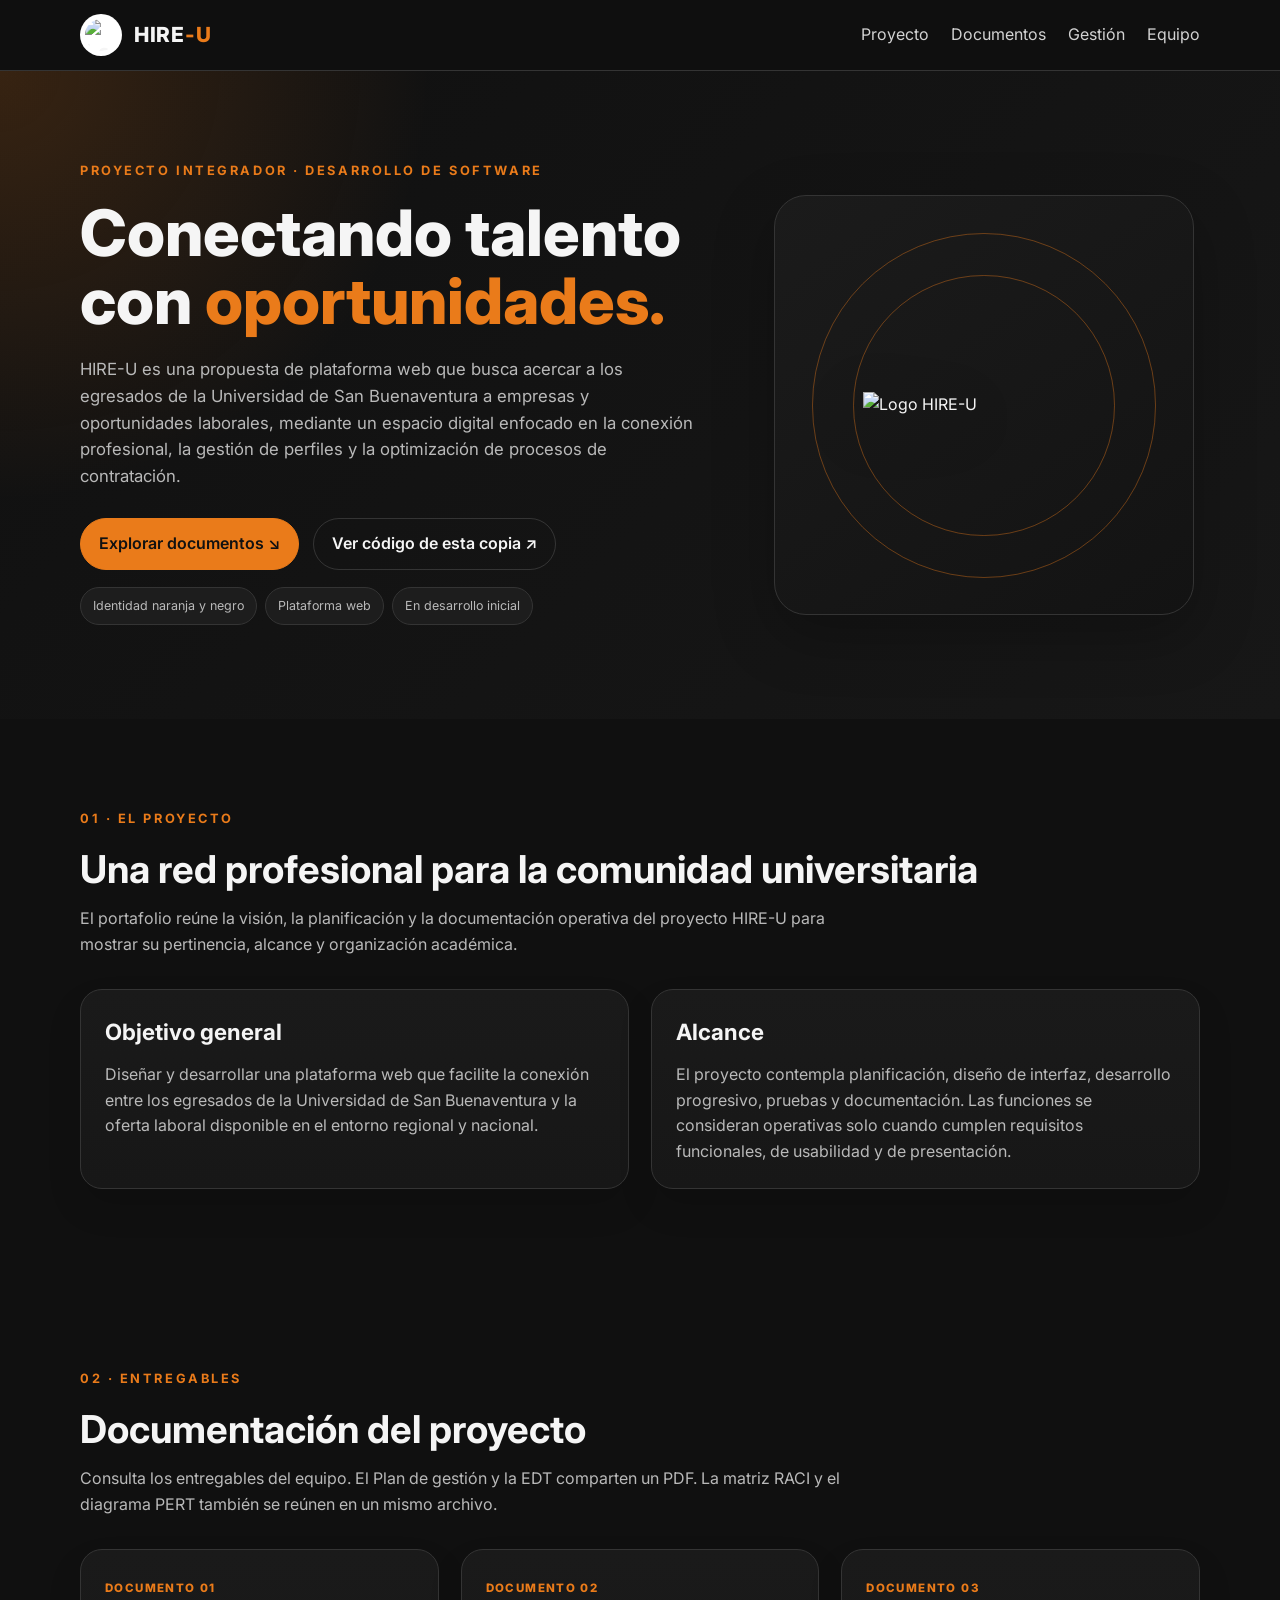
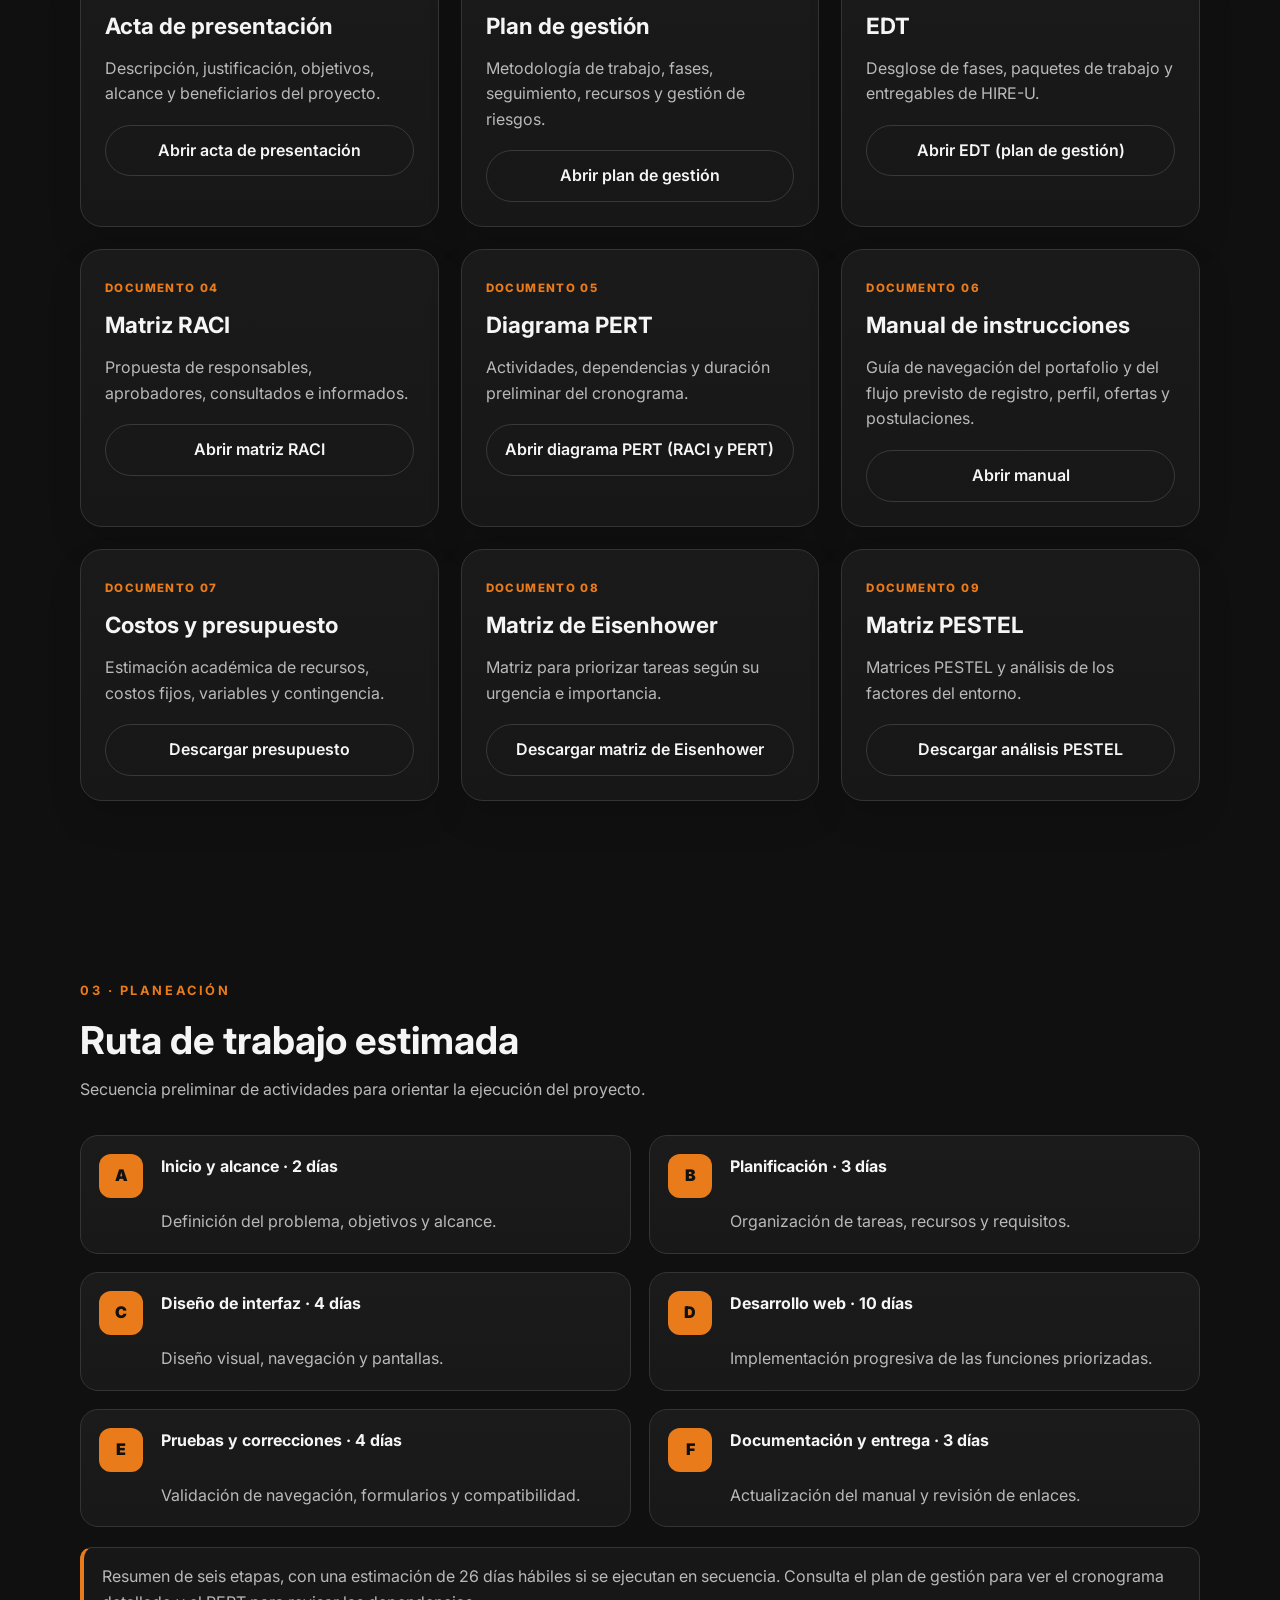
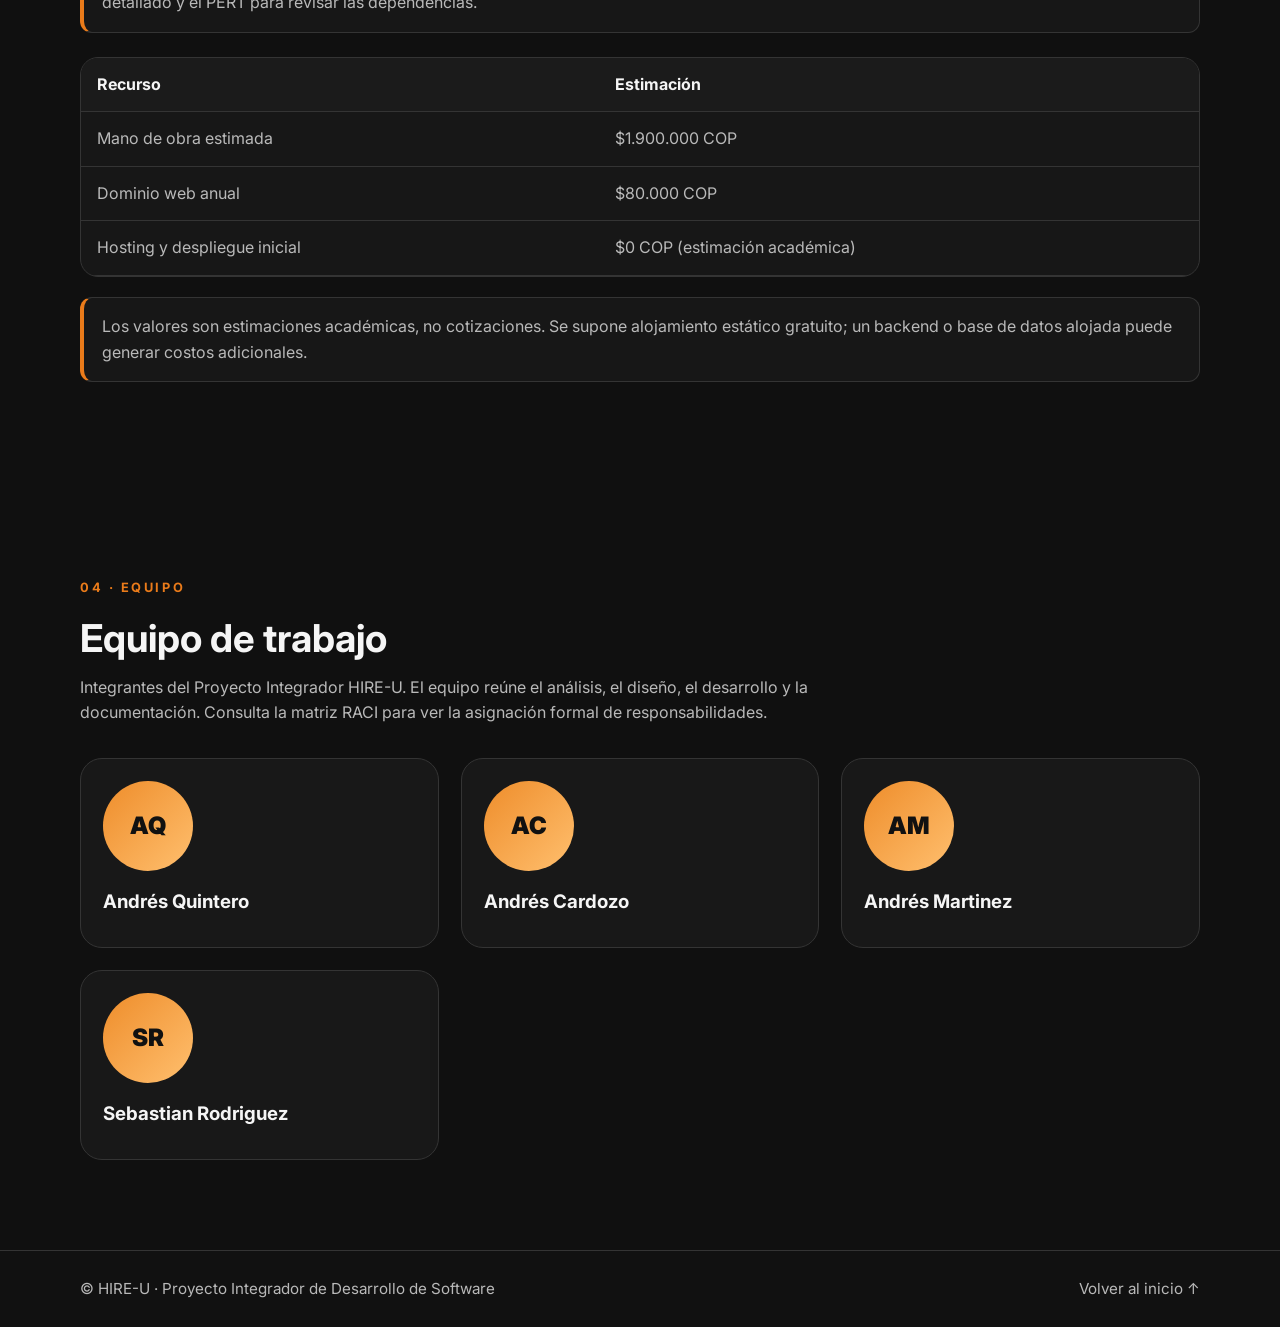
==== index.html @ 21f4690b "Aclara alcance y organiza los entregables de HIRE-U Updated project description and team members." ====
<!doctype html>
<html lang="es">
<head>
<meta charset="utf-8">
<meta name="viewport" content="width=device-width, initial-scale=1">
<meta name="description" content="Portafolio del Proyecto Integrador HIRE-U: documentos de gestión, planificación, manual y presupuesto.">
<title>HIRE-U | Portafolio del Proyecto Integrador</title>
<link rel="icon" type="image/png" href="Logo%20HIRE-U%202.0.png">
<link rel="preconnect" href="https://fonts.googleapis.com">
<link href="https://fonts.googleapis.com/css2?family=Inter:wght@400;500;600;700;800&display=swap" rel="stylesheet">
<link rel="stylesheet" href="styles.css">
</head>
<body>
<header class="nav"><div class="container navin">
<a class="brand" href="#inicio"><img src="Logo%20HIRE-U%202.0.png" alt="Logo HIRE-U"><div>HIRE<span>-U</span></div></a>
<nav class="links" aria-label="Navegación principal"><a href="#proyecto">Proyecto</a><a href="#documentos">Documentos</a><a href="#gestion">Gestión</a><a href="#equipo">Equipo</a></nav>
</div></header>
<main>
<section class="hero" id="inicio"><div class="container">
<div>
<div class="eyebrow">Proyecto Integrador · Desarrollo de Software</div>
<h1>Conectando talento con <span>oportunidades.</span></h1>
<p>HIRE-U es una propuesta de plataforma web que busca acercar a los egresados de la Universidad de San Buenaventura a empresas y oportunidades laborales, mediante un espacio digital enfocado en la conexión profesional, la gestión de perfiles y la optimización de procesos de contratación.</p>
<div class="actions"><a class="btn primary" href="#documentos">Explorar documentos ↘</a><a class="btn" href="https://github.com/Sebas08888/Portafolio-hire-u" target="_blank" rel="noopener">Ver código de esta copia ↗</a></div>
<p><span class="pill">Identidad naranja y negro</span><span class="pill">Plataforma web</span><span class="pill">En desarrollo inicial</span></p>
</div>
<div class="hero-art"><div class="orbit"><img src="Logo%20HIRE-U%202.0.png" alt="Logo HIRE-U"></div></div>
</div></section>
<section id="proyecto"><div class="container"><div class="sectionhead"><div class="eyebrow">01 · El proyecto</div><h2>Una red profesional para la comunidad universitaria</h2><p>El portafolio reúne la visión, la planificación y la documentación operativa del proyecto HIRE-U para mostrar su pertinencia, alcance y organización académica.</p></div><div class="split"><article class="panel"><h3>Objetivo general</h3><p>Diseñar y desarrollar una plataforma web que facilite la conexión entre los egresados de la Universidad de San Buenaventura y la oferta laboral disponible en el entorno regional y nacional.</p></article><article class="panel"><h3>Alcance</h3><p>El proyecto contempla planificación, diseño de interfaz, desarrollo progresivo, pruebas y documentación. Las funciones se consideran operativas solo cuando cumplen requisitos funcionales, de usabilidad y de presentación.</p></article></div></section>
<section id="documentos"><div class="container"><div class="sectionhead"><div class="eyebrow">02 · Entregables</div><h2>Documentación del proyecto</h2><p>Consulta los entregables del equipo. El Plan de gestión y la EDT comparten un PDF. La matriz RACI y el diagrama PERT también se reúnen en un mismo archivo.</p></div><div class="grid">
<article class="card"><div class="num">DOCUMENTO 01</div><h3>Acta de presentación</h3><p>Descripción, justificación, objetivos, alcance y beneficiarios del proyecto.</p><a class="btn" href="01-acta-presentacion.pdf" target="_blank" rel="noopener noreferrer">Abrir acta de presentación</a></article>
<article class="card"><div class="num">DOCUMENTO 02</div><h3>Plan de gestión</h3><p>Metodología de trabajo, fases, seguimiento, recursos y gestión de riesgos.</p><a class="btn" href="plan%20de%20gestion%20y%20EDT.pdf" target="_blank" rel="noopener noreferrer">Abrir plan de gestión</a></article>
<article class="card"><div class="num">DOCUMENTO 03</div><h3>EDT</h3><p>Desglose de fases, paquetes de trabajo y entregables de HIRE-U.</p><a class="btn" href="plan%20de%20gestion%20y%20EDT.pdf" target="_blank" rel="noopener noreferrer">Abrir EDT (plan de gestión)</a></article>
<article class="card"><div class="num">DOCUMENTO 04</div><h3>Matriz RACI</h3><p>Propuesta de responsables, aprobadores, consultados e informados.</p><a class="btn" href="Matriz%20RACI%20PERT%20Hire-U.pdf" target="_blank" rel="noopener noreferrer">Abrir matriz RACI</a></article>
<article class="card"><div class="num">DOCUMENTO 05</div><h3>Diagrama PERT</h3><p>Actividades, dependencias y duración preliminar del cronograma.</p><a class="btn" href="Matriz%20RACI%20PERT%20Hire-U.pdf" target="_blank" rel="noopener noreferrer">Abrir diagrama PERT (RACI y PERT)</a></article>
<article class="card"><div class="num">DOCUMENTO 06</div><h3>Manual de instrucciones</h3><p>Guía de navegación del portafolio y del flujo previsto de registro, perfil, ofertas y postulaciones.</p><a class="btn" href="manual%20de%20instrucciones/index.html" target="_blank" rel="noopener noreferrer">Abrir manual</a></article>
<article class="card"><div class="num">DOCUMENTO 07</div><h3>Costos y presupuesto</h3><p>Estimación académica de recursos, costos fijos, variables y contingencia.</p><a class="btn" href="HIRE_U_Presupuesto_Inversion.xlsx" target="_blank" rel="noopener noreferrer">Descargar presupuesto</a></article>
<article class="card"><div class="num">DOCUMENTO 08</div><h3> Matriz de Eisenhower</h3><p>Matriz para priorizar tareas según su urgencia e importancia.</p><a class="btn" href="EJERCICIOHOY.xlsx" download="HIRE-U_Matriz_de_Eisenhower.xlsx" target="_blank" rel="noopener noreferrer">Descargar matriz de Eisenhower</a></article>
<article class="card"><div class="num">DOCUMENTO 09</div><h3>Matriz PESTEL</h3><p>Matrices PESTEL y análisis de los factores del entorno.</p><a class="btn" href="HIRE-U_Matrices_PESTEL_Partes.xlsx" target="_blank" rel="noopener noreferrer">Descargar análisis PESTEL</a></article>
</div></div></section>
<section id="gestion"><div class="container"><div class="sectionhead"><div class="eyebrow">03 · Planeación</div><h2>Ruta de trabajo estimada</h2><p>Secuencia preliminar de actividades para orientar la ejecución del proyecto.</p></div><div class="timeline"><div class="step"><b>A</b><div><strong>Inicio y alcance · 2 días</strong><br><span>Definición del problema, objetivos y alcance.</span></div></div><div class="step"><b>B</b><div><strong>Planificación · 3 días</strong><br><span>Organización de tareas, recursos y requisitos.</span></div></div><div class="step"><b>C</b><div><strong>Diseño de interfaz · 4 días</strong><br><span>Diseño visual, navegación y pantallas.</span></div></div><div class="step"><b>D</b><div><strong>Desarrollo web · 10 días</strong><br><span>Implementación progresiva de las funciones priorizadas.</span></div></div><div class="step"><b>E</b><div><strong>Pruebas y correcciones · 4 días</strong><br><span>Validación de navegación, formularios y compatibilidad.</span></div></div><div class="step"><b>F</b><div><strong>Documentación y entrega · 3 días</strong><br><span>Actualización del manual y revisión de enlaces.</span></div></div></div><p class="notice">Resumen de seis etapas, con una estimación de 26 días hábiles si se ejecutan en secuencia. Consulta el plan de gestión para ver el cronograma detallado y el PERT para revisar las dependencias.</p><div class="tablewrap"><table><thead><tr><th>Recurso</th><th>Estimación</th></tr></thead><tbody><tr><td>Mano de obra estimada</td><td>$1.900.000 COP</td></tr><tr><td>Dominio web anual</td><td>$80.000 COP</td></tr><tr><td>Hosting y despliegue inicial</td><td>$0 COP (estimación académica)</td></tr></tbody></table></div><p class="notice">Los valores son estimaciones académicas, no cotizaciones. Se supone alojamiento estático gratuito; un backend o base de datos alojada puede generar costos adicionales.</p></div></section>
<section id="equipo"><div class="container"><div class="sectionhead"><div class="eyebrow">04 · Equipo</div><h2>Equipo de trabajo</h2><p>Integrantes del Proyecto Integrador HIRE-U. El equipo reúne el análisis, el diseño, el desarrollo y la documentación. Consulta la matriz RACI para ver la asignación formal de responsabilidades.</p></div><div class="team">
<article class="member"><div class="avatar" aria-hidden="true">AQ</div><h3>Andrés Quintero</h3></article>
<article class="member"><div class="avatar" aria-hidden="true">AC</div><h3>Andrés Cardozo</h3></article>
<article class="member"><div class="avatar" aria-hidden="true">AM</div><h3>Andrés Martinez</h3></article>
<article class="member"><div class="avatar" aria-hidden="true">SR</div><h3>Sebastian Rodriguez</h3></article>
</div></div></section>
</main>
<footer class="footer"><div class="container footerin"><span>© HIRE-U · Proyecto Integrador de Desarrollo de Software</span><a href="#inicio">Volver al inicio ↑</a></div></footer>
</body></html>
---- styles.css ----
:root {
  --orange: #ea7b1a;
  --bg: #101010;
  --panel: #191919;
  --panel2: #202020;
  --text: #f5f5f5;
  --muted: #b9b9b9;
  --line: #343434;
}

* {
  box-sizing: border-box;
}

html {
  scroll-behavior: smooth;
  scroll-padding-top: 90px;
}

body {
  margin: 0;
  background: var(--bg);
  color: var(--text);
  font-family: Inter,Arial,sans-serif;
  line-height: 1.6;
}

a {
  color: inherit;
  text-decoration: none;
}

img {
  max-width: 100%;
  display: block;
}

.container {
  width: min(1120px,92%);
  margin-inline: auto;
}

.nav {
  position: sticky;
  top: 0;
  z-index: 50;
  background: rgba(16,16,16,.9);
  backdrop-filter: blur(10px);
  border-bottom: 1px solid var(--line);
}

.navin {
  display: flex;
  align-items: center;
  justify-content: space-between;
  padding: 14px 0;
}

.brand {
  display: flex;
  align-items: center;
  gap: 12px;
  text-decoration: none;
  font-weight: 800;
  letter-spacing: .7px;
  font-size: 1.3rem;
}

.brand img {
  width: 42px;
  height: 42px;
  border-radius: 50%;
  background: #fff;
  padding: 5px;
}

.brand span {
  color: var(--orange);
}

.links {
  display: flex;
  gap: 22px;
  flex-wrap: wrap;
}

.links a {
  opacity: .85;
  transition: .2s ease;
}

.links a:hover {
  opacity: 1;
  color: var(--orange);
}

.hero {
  padding: 90px 0 70px;
  background: radial-gradient(circle at top left,rgba(234,123,26,.18),transparent 30%),linear-gradient(135deg,#101010,#171717);
}

.hero .container {
  display: grid;
  grid-template-columns: 1.2fr .8fr;
  gap: 40px;
  align-items: center;
}

.eyebrow {
  font-size: .8rem;
  text-transform: uppercase;
  letter-spacing: .2em;
  color: var(--orange);
  font-weight: 700;
  margin-bottom: 18px;
}

.h1,h1 {
  font-size: clamp(2.5rem,5vw,4.6rem);
  line-height: 1.05;
  margin: 0 0 22px;
  font-weight: 800;
}

.h1 span,h1 span {
  color: var(--orange);
}

.hero p {
  color: var(--muted);
  font-size: 1.05rem;
  max-width: 620px;
}

.actions {
  display: flex;
  gap: 14px;
  flex-wrap: wrap;
  margin-top: 28px;
}

.btn {
  display: inline-flex;
  align-items: center;
  justify-content: center;
  padding: 12px 18px;
  border: 1px solid rgba(255,255,255,.14);
  border-radius: 999px;
  background: transparent;
  color: var(--text);
  font-weight: 600;
  transition: all .25s;
}

.btn:hover {
  transform: translateY(-2px);
  border-color: var(--orange);
}

.btn.primary {
  background: var(--orange);
  border-color: var(--orange);
  color: #111;
}

.btn.primary:hover {
  background: #ff9238;
}

.pill {
  display: inline-block;
  padding: 8px 12px;
  border-radius: 999px;
  background: #1d1d1d;
  border: 1px solid var(--line);
  font-size: .78rem;
  color: var(--muted);
  margin: 0 8px 8px 0;
}

.hero-art {
  position: relative;
  display: flex;
  justify-content: center;
}

.hero-art .orbit {
  position: relative;
  width: min(100%,420px);
  aspect-ratio: 1;
  border-radius: 32px;
  background: linear-gradient(145deg,#1b1b1b,#131313);
  border: 1px solid var(--line);
  box-shadow: 0 20px 60px rgba(0,0,0,.25);
  display: flex;
  align-items: center;
  justify-content: center;
  overflow: hidden;
}

.hero-art .orbit::before,.hero-art .orbit::after {
  content: "";
  position: absolute;
  border-radius: 50%;
  border: 1px solid rgba(234,123,26,.4);
}

.hero-art .orbit::before {
  width: 82%;
  height: 82%;
}

.hero-art .orbit::after {
  width: 62%;
  height: 62%;
}

.hero-art img {
  width: 58%;
  object-fit: contain;
  filter: drop-shadow(0 14px 30px rgba(0,0,0,.45));
}

section {
  padding: 90px 0;
}

.container section .sectionhead {
  margin-bottom: 28px;
}

.sectionhead {
  margin-bottom: 32px;
}

.sectionhead h2 {
  margin: 0 0 12px;
  font-size: clamp(2rem,3vw,3rem);
  line-height: 1.1;
}

.sectionhead p {
  color: var(--muted);
  max-width: 760px;
}

.split {
  display: grid;
  grid-template-columns: repeat(2,minmax(0,1fr));
  gap: 22px;
}

.panel,.card {
  background: linear-gradient(180deg,#1a1a1a,#171717);
  border: 1px solid var(--line);
  border-radius: 22px;
  padding: 24px;
  box-shadow: 0 18px 35px rgba(0,0,0,.12);
}

.panel h3,.card h3 {
  margin: 0 0 12px;
  font-size: 1.4rem;
}

.panel p,.card p {
  color: var(--muted);
  margin: 0;
}

.grid {
  display: grid;
  grid-template-columns: repeat(3,minmax(0,1fr));
  gap: 22px;
}

.card .num {
  display: inline-block;
  color: var(--orange);
  font-size: .72rem;
  letter-spacing: .12em;
  font-weight: 800;
  margin-bottom: 10px;
}

.card .btn {
  margin-top: 18px;
  width: 100%;
}

.timeline {
  display: grid;
  grid-template-columns: repeat(2,minmax(0,1fr));
  gap: 18px;
}

.step {
  display: flex;
  align-items: flex-start;
  gap: 18px;
  background: linear-gradient(180deg,#1b1b1b,#181818);
  border: 1px solid var(--line);
  border-radius: 18px;
  padding: 18px;
}

.step b {
  display: grid;
  place-items: center;
  min-width: 44px;
  height: 44px;
  border-radius: 12px;
  background: var(--orange);
  color: #111;
  font-weight: 900;
}

.step strong {
  display: block;
  margin-bottom: 4px;
}

.step span {
  color: var(--muted);
}

.notice {
  margin-top: 20px;
  color: var(--muted);
  padding: 16px 18px;
  border: 1px solid var(--line);
  border-left: 4px solid var(--orange);
  background: #171717;
  border-radius: 12px;
}

.tablewrap {
  margin-top: 24px;
  overflow: auto;
  border: 1px solid var(--line);
  border-radius: 18px;
  background: #171717;
}

.tablewrap table {
  width: 100%;
  border-collapse: collapse;
}

.tablewrap th,.tablewrap td {
  padding: 14px 16px;
  border-bottom: 1px solid var(--line);
  text-align: left;
}

.tablewrap th {
  background: #1b1b1b;
}

.tablewrap td {
  color: var(--muted);
}

.team {
  display: grid;
  grid-template-columns: repeat(3,minmax(0,1fr));
  gap: 22px;
}

.member {
  padding: 22px;
  border: 1px solid var(--line);
  border-radius: 22px;
  background: #181818;
}

.member .avatar {
  width: 90px;
  height: 90px;
  border-radius: 50%;
  display: grid;
  place-items: center;
  background: linear-gradient(135deg,#ee8d2b,#ffbf6e);
  color: #111;
  font-weight: 900;
  font-size: 1.5rem;
  margin-bottom: 16px;
}

.member h3 {
  margin: 0 0 8px;
}

.member p {
  margin: 0;
  color: var(--muted);
}

.footer {
  padding: 26px 0;
  border-top: 1px solid var(--line);
  background: #111;
}

.footerin {
  display: flex;
  justify-content: space-between;
  gap: 20px;
  align-items: center;
  color: var(--muted);
  font-size: .95rem;
}

.footerin a:hover {
  color: var(--orange);
}

@media (max-width:860px) {
  .hero .container,.split,.grid,.timeline,.team {
    grid-template-columns: 1fr;
  }
  .navin,.footerin {
    flex-direction: column;
    align-items: flex-start;
  }
  .links {
    gap: 12px;
  }
  .hero {
    padding-top: 60px;
  }
}

.links a:focus-visible, .btn:focus-visible, .footer a:focus-visible {
  outline: 2px solid var(--orange);
  outline-offset: 4px;
}

@media (prefers-reduced-motion: reduce) {
  html { scroll-behavior: auto; }
  .links a, .btn { transition: none; }
  .btn:hover { transform: none; }
}
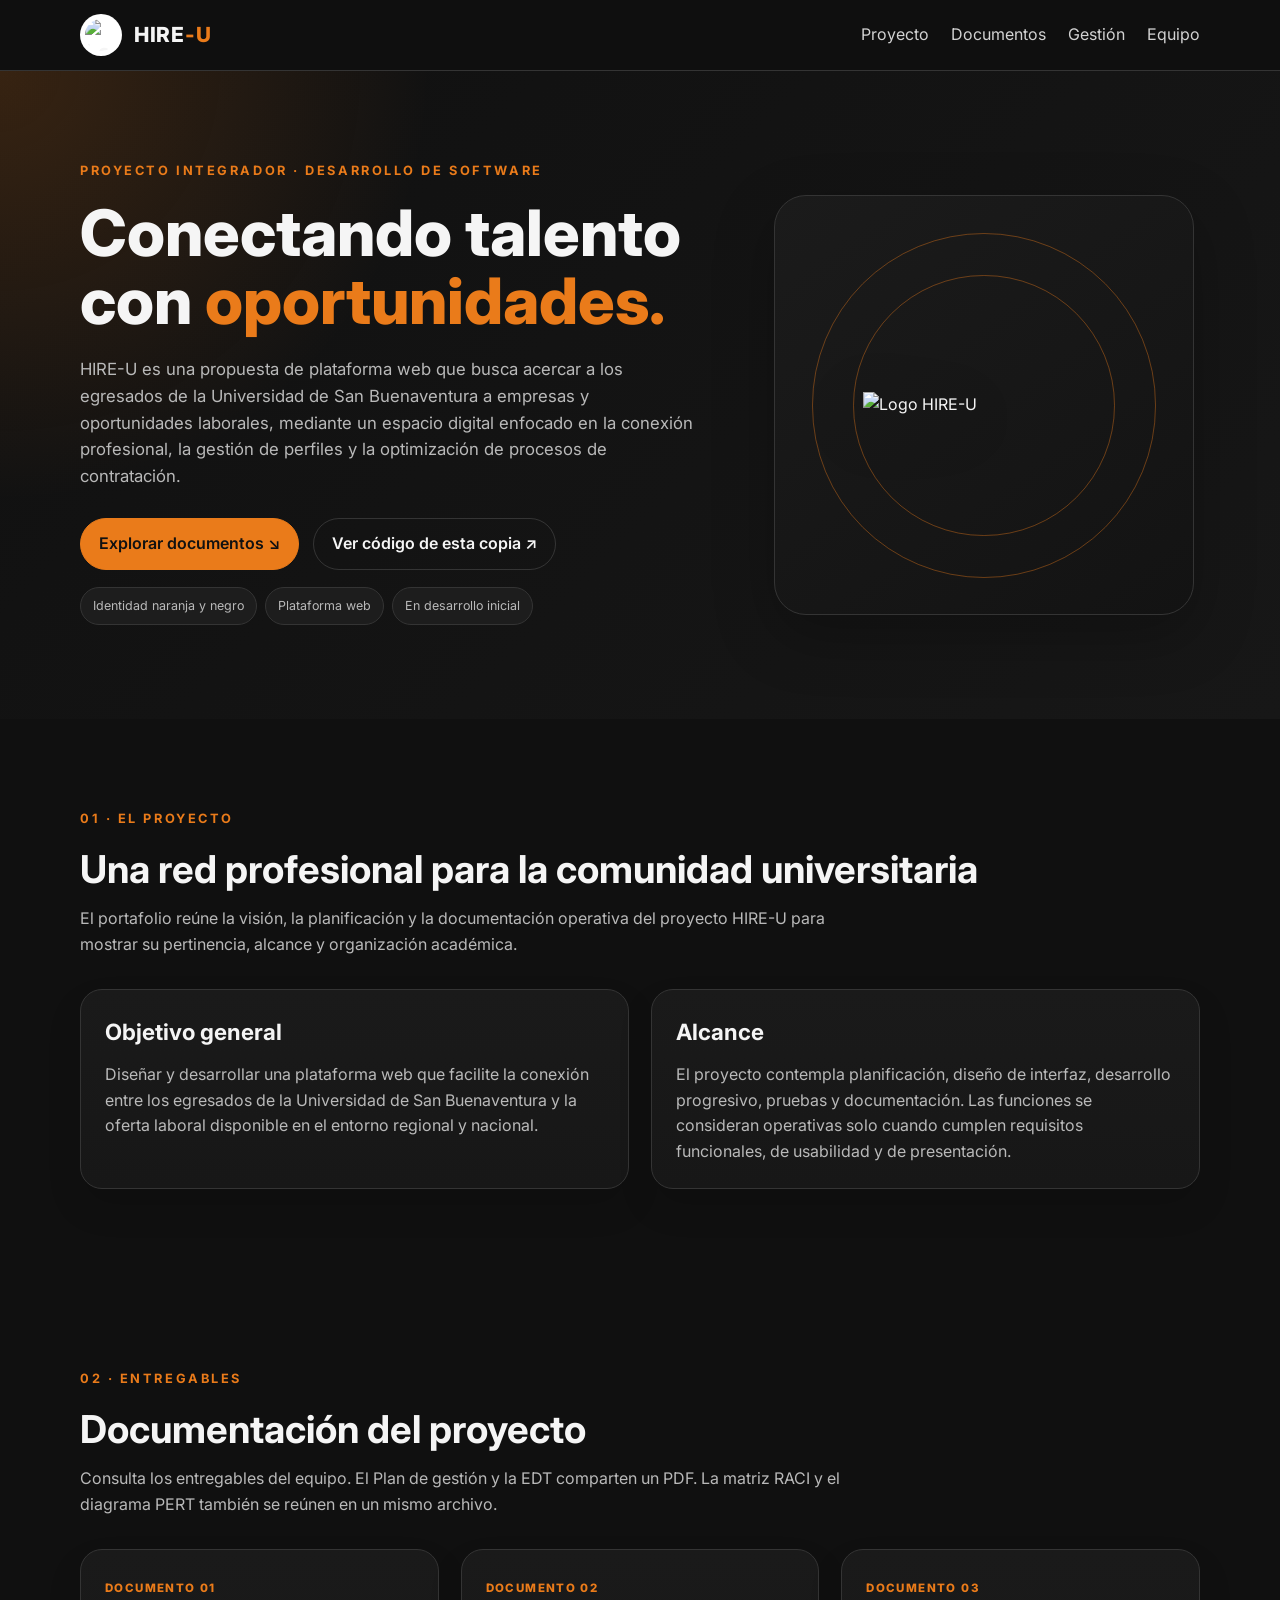
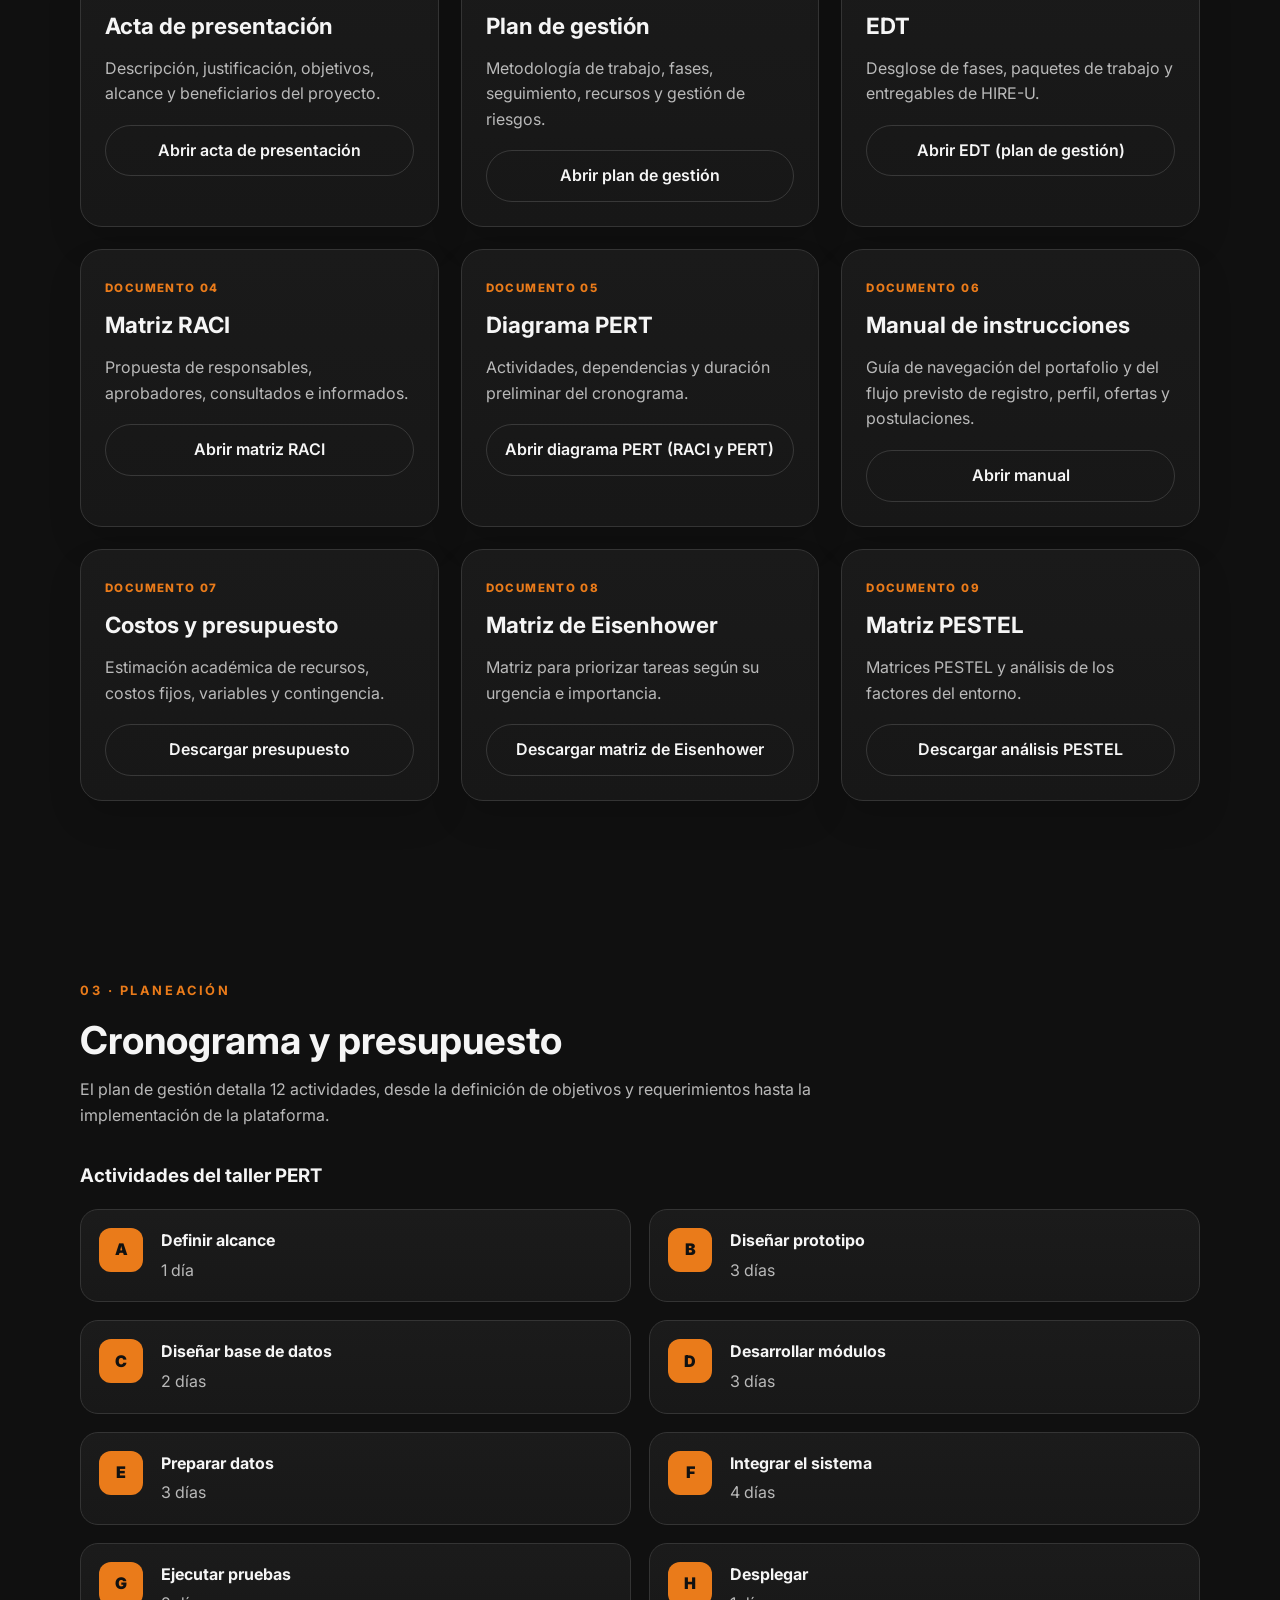
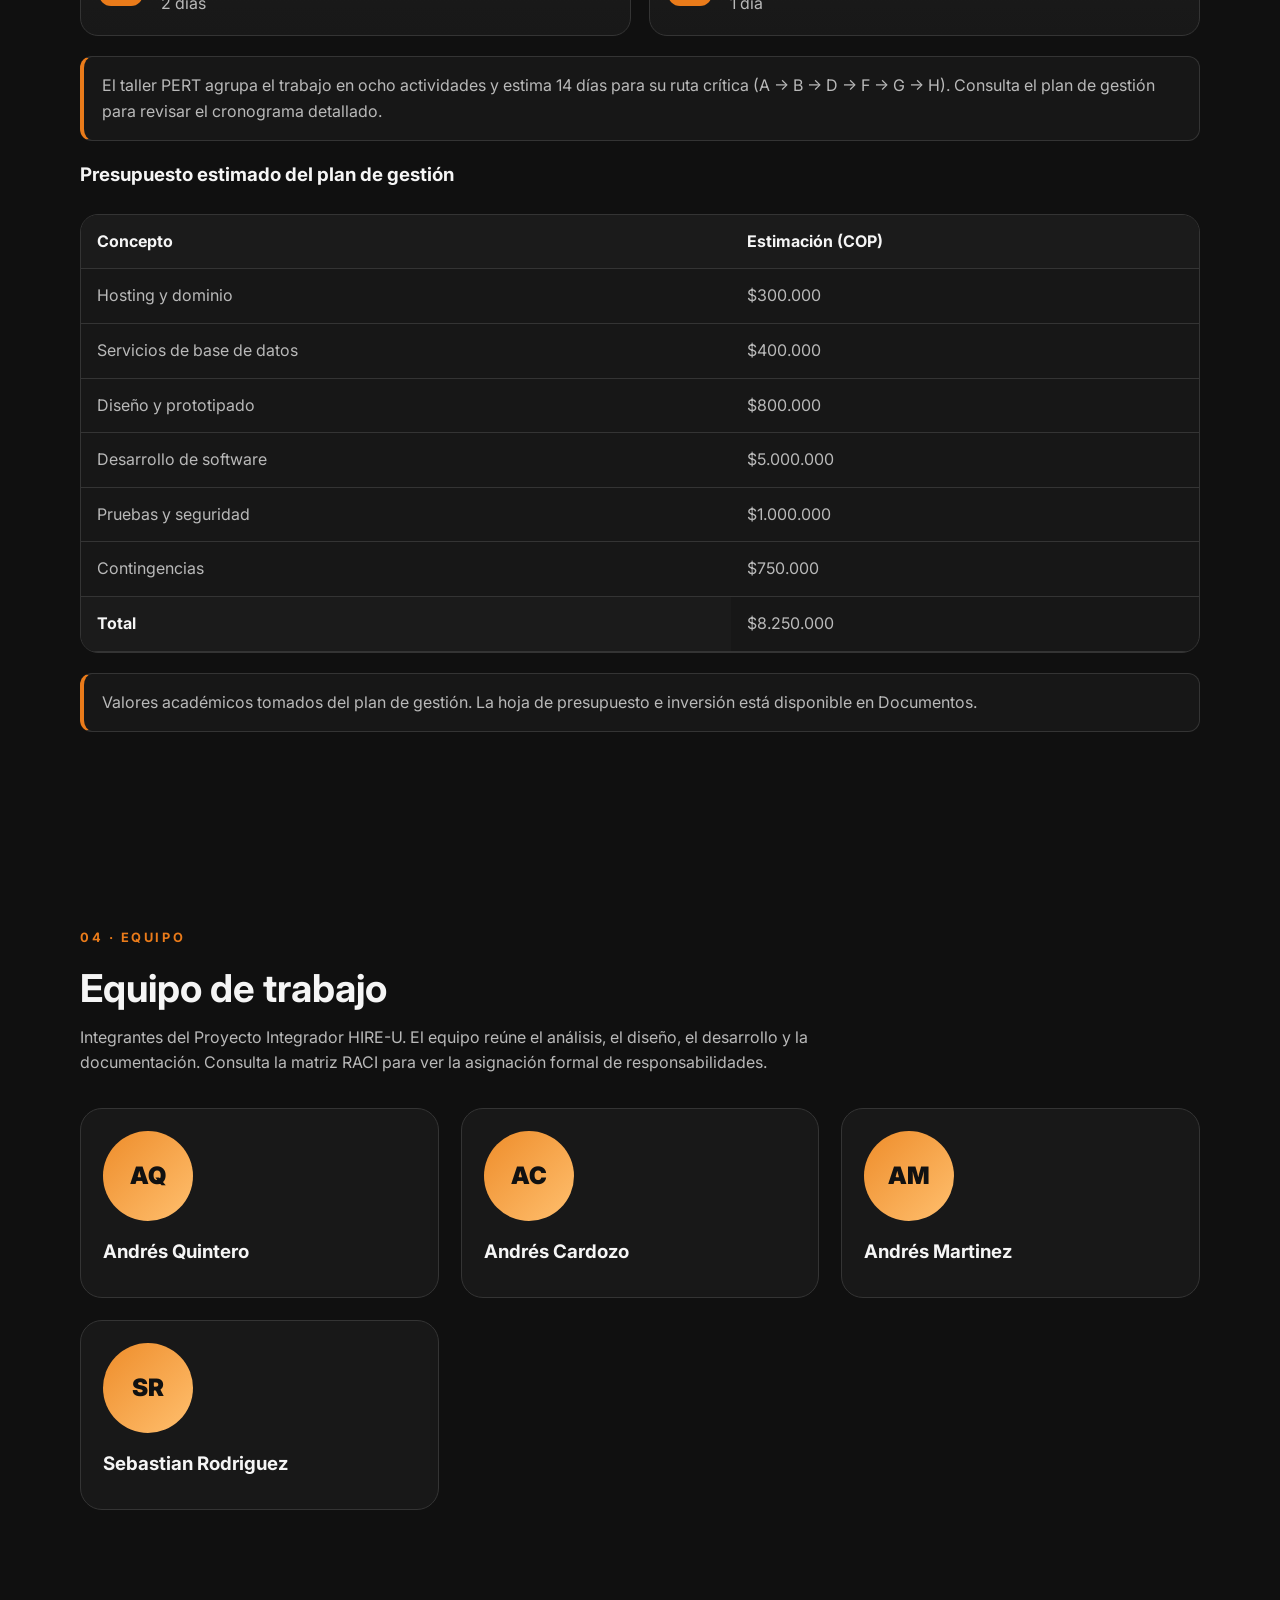
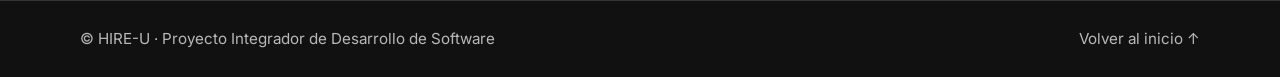
==== commit 7d05fb60: "Alinea cronograma y presupuesto con los entregables" ====
--- a/index.html
+++ b/index.html
@@ -34,11 +34,47 @@
 <article class="card"><div class="num">DOCUMENTO 04</div><h3>Matriz RACI</h3><p>Propuesta de responsables, aprobadores, consultados e informados.</p><a class="btn" href="Matriz%20RACI%20PERT%20Hire-U.pdf" target="_blank" rel="noopener noreferrer">Abrir matriz RACI</a></article>
 <article class="card"><div class="num">DOCUMENTO 05</div><h3>Diagrama PERT</h3><p>Actividades, dependencias y duración preliminar del cronograma.</p><a class="btn" href="Matriz%20RACI%20PERT%20Hire-U.pdf" target="_blank" rel="noopener noreferrer">Abrir diagrama PERT (RACI y PERT)</a></article>
 <article class="card"><div class="num">DOCUMENTO 06</div><h3>Manual de instrucciones</h3><p>Guía de navegación del portafolio y del flujo previsto de registro, perfil, ofertas y postulaciones.</p><a class="btn" href="manual%20de%20instrucciones/index.html" target="_blank" rel="noopener noreferrer">Abrir manual</a></article>
-<article class="card"><div class="num">DOCUMENTO 07</div><h3>Costos y presupuesto</h3><p>Estimación académica de recursos, costos fijos, variables y contingencia.</p><a class="btn" href="HIRE_U_Presupuesto_Inversion.xlsx" target="_blank" rel="noopener noreferrer">Descargar presupuesto</a></article>
-<article class="card"><div class="num">DOCUMENTO 08</div><h3> Matriz de Eisenhower</h3><p>Matriz para priorizar tareas según su urgencia e importancia.</p><a class="btn" href="EJERCICIOHOY.xlsx" download="HIRE-U_Matriz_de_Eisenhower.xlsx" target="_blank" rel="noopener noreferrer">Descargar matriz de Eisenhower</a></article>
-<article class="card"><div class="num">DOCUMENTO 09</div><h3>Matriz PESTEL</h3><p>Matrices PESTEL y análisis de los factores del entorno.</p><a class="btn" href="HIRE-U_Matrices_PESTEL_Partes.xlsx" target="_blank" rel="noopener noreferrer">Descargar análisis PESTEL</a></article>
+<article class="card"><div class="num">DOCUMENTO 07</div><h3>Costos y presupuesto</h3><p>Estimación académica de recursos, costos fijos, variables y contingencia.</p><a class="btn" href="HIRE_U_Presupuesto_Inversion.xlsx" download>Descargar presupuesto</a></article>
+<article class="card"><div class="num">DOCUMENTO 08</div><h3> Matriz de Eisenhower</h3><p>Matriz para priorizar tareas según su urgencia e importancia.</p><a class="btn" href="EJERCICIOHOY.xlsx" download="HIRE-U_Matriz_de_Eisenhower.xlsx">Descargar matriz de Eisenhower</a></article>
+<article class="card"><div class="num">DOCUMENTO 09</div><h3>Matriz PESTEL</h3><p>Matrices PESTEL y análisis de los factores del entorno.</p><a class="btn" href="HIRE-U_Matrices_PESTEL_Partes.xlsx" download>Descargar análisis PESTEL</a></article>
 </div></div></section>
-<section id="gestion"><div class="container"><div class="sectionhead"><div class="eyebrow">03 · Planeación</div><h2>Ruta de trabajo estimada</h2><p>Secuencia preliminar de actividades para orientar la ejecución del proyecto.</p></div><div class="timeline"><div class="step"><b>A</b><div><strong>Inicio y alcance · 2 días</strong><br><span>Definición del problema, objetivos y alcance.</span></div></div><div class="step"><b>B</b><div><strong>Planificación · 3 días</strong><br><span>Organización de tareas, recursos y requisitos.</span></div></div><div class="step"><b>C</b><div><strong>Diseño de interfaz · 4 días</strong><br><span>Diseño visual, navegación y pantallas.</span></div></div><div class="step"><b>D</b><div><strong>Desarrollo web · 10 días</strong><br><span>Implementación progresiva de las funciones priorizadas.</span></div></div><div class="step"><b>E</b><div><strong>Pruebas y correcciones · 4 días</strong><br><span>Validación de navegación, formularios y compatibilidad.</span></div></div><div class="step"><b>F</b><div><strong>Documentación y entrega · 3 días</strong><br><span>Actualización del manual y revisión de enlaces.</span></div></div></div><p class="notice">Resumen de seis etapas, con una estimación de 26 días hábiles si se ejecutan en secuencia. Consulta el plan de gestión para ver el cronograma detallado y el PERT para revisar las dependencias.</p><div class="tablewrap"><table><thead><tr><th>Recurso</th><th>Estimación</th></tr></thead><tbody><tr><td>Mano de obra estimada</td><td>$1.900.000 COP</td></tr><tr><td>Dominio web anual</td><td>$80.000 COP</td></tr><tr><td>Hosting y despliegue inicial</td><td>$0 COP (estimación académica)</td></tr></tbody></table></div><p class="notice">Los valores son estimaciones académicas, no cotizaciones. Se supone alojamiento estático gratuito; un backend o base de datos alojada puede generar costos adicionales.</p></div></section>
+<section id="gestion">
+  <div class="container">
+    <div class="sectionhead">
+      <div class="eyebrow">03 · Planeación</div>
+      <h2>Cronograma y presupuesto</h2>
+      <p>El plan de gestión detalla 12 actividades, desde la definición de objetivos y requerimientos hasta la implementación de la plataforma.</p>
+    </div>
+    <h3>Actividades del taller PERT</h3>
+    <div class="timeline">
+      <div class="step"><b>A</b><div><strong>Definir alcance</strong><span>1 día</span></div></div>
+      <div class="step"><b>B</b><div><strong>Diseñar prototipo</strong><span>3 días</span></div></div>
+      <div class="step"><b>C</b><div><strong>Diseñar base de datos</strong><span>2 días</span></div></div>
+      <div class="step"><b>D</b><div><strong>Desarrollar módulos</strong><span>3 días</span></div></div>
+      <div class="step"><b>E</b><div><strong>Preparar datos</strong><span>3 días</span></div></div>
+      <div class="step"><b>F</b><div><strong>Integrar el sistema</strong><span>4 días</span></div></div>
+      <div class="step"><b>G</b><div><strong>Ejecutar pruebas</strong><span>2 días</span></div></div>
+      <div class="step"><b>H</b><div><strong>Desplegar</strong><span>1 día</span></div></div>
+    </div>
+    <p class="notice">El taller PERT agrupa el trabajo en ocho actividades y estima 14 días para su ruta crítica (A → B → D → F → G → H). Consulta el plan de gestión para revisar el cronograma detallado.</p>
+    <h3>Presupuesto estimado del plan de gestión</h3>
+    <div class="tablewrap">
+      <table>
+        <thead><tr><th scope="col">Concepto</th><th scope="col">Estimación (COP)</th></tr></thead>
+        <tbody>
+          <tr><td>Hosting y dominio</td><td>$300.000</td></tr>
+          <tr><td>Servicios de base de datos</td><td>$400.000</td></tr>
+          <tr><td>Diseño y prototipado</td><td>$800.000</td></tr>
+          <tr><td>Desarrollo de software</td><td>$5.000.000</td></tr>
+          <tr><td>Pruebas y seguridad</td><td>$1.000.000</td></tr>
+          <tr><td>Contingencias</td><td>$750.000</td></tr>
+        </tbody>
+        <tfoot><tr><th scope="row">Total</th><td>$8.250.000</td></tr></tfoot>
+      </table>
+    </div>
+    <p class="notice">Valores académicos tomados del plan de gestión. La hoja de presupuesto e inversión está disponible en Documentos.</p>
+  </div>
+</section>
 <section id="equipo"><div class="container"><div class="sectionhead"><div class="eyebrow">04 · Equipo</div><h2>Equipo de trabajo</h2><p>Integrantes del Proyecto Integrador HIRE-U. El equipo reúne el análisis, el diseño, el desarrollo y la documentación. Consulta la matriz RACI para ver la asignación formal de responsabilidades.</p></div><div class="team">
 <article class="member"><div class="avatar" aria-hidden="true">AQ</div><h3>Andrés Quintero</h3></article>
 <article class="member"><div class="avatar" aria-hidden="true">AC</div><h3>Andrés Cardozo</h3></article>
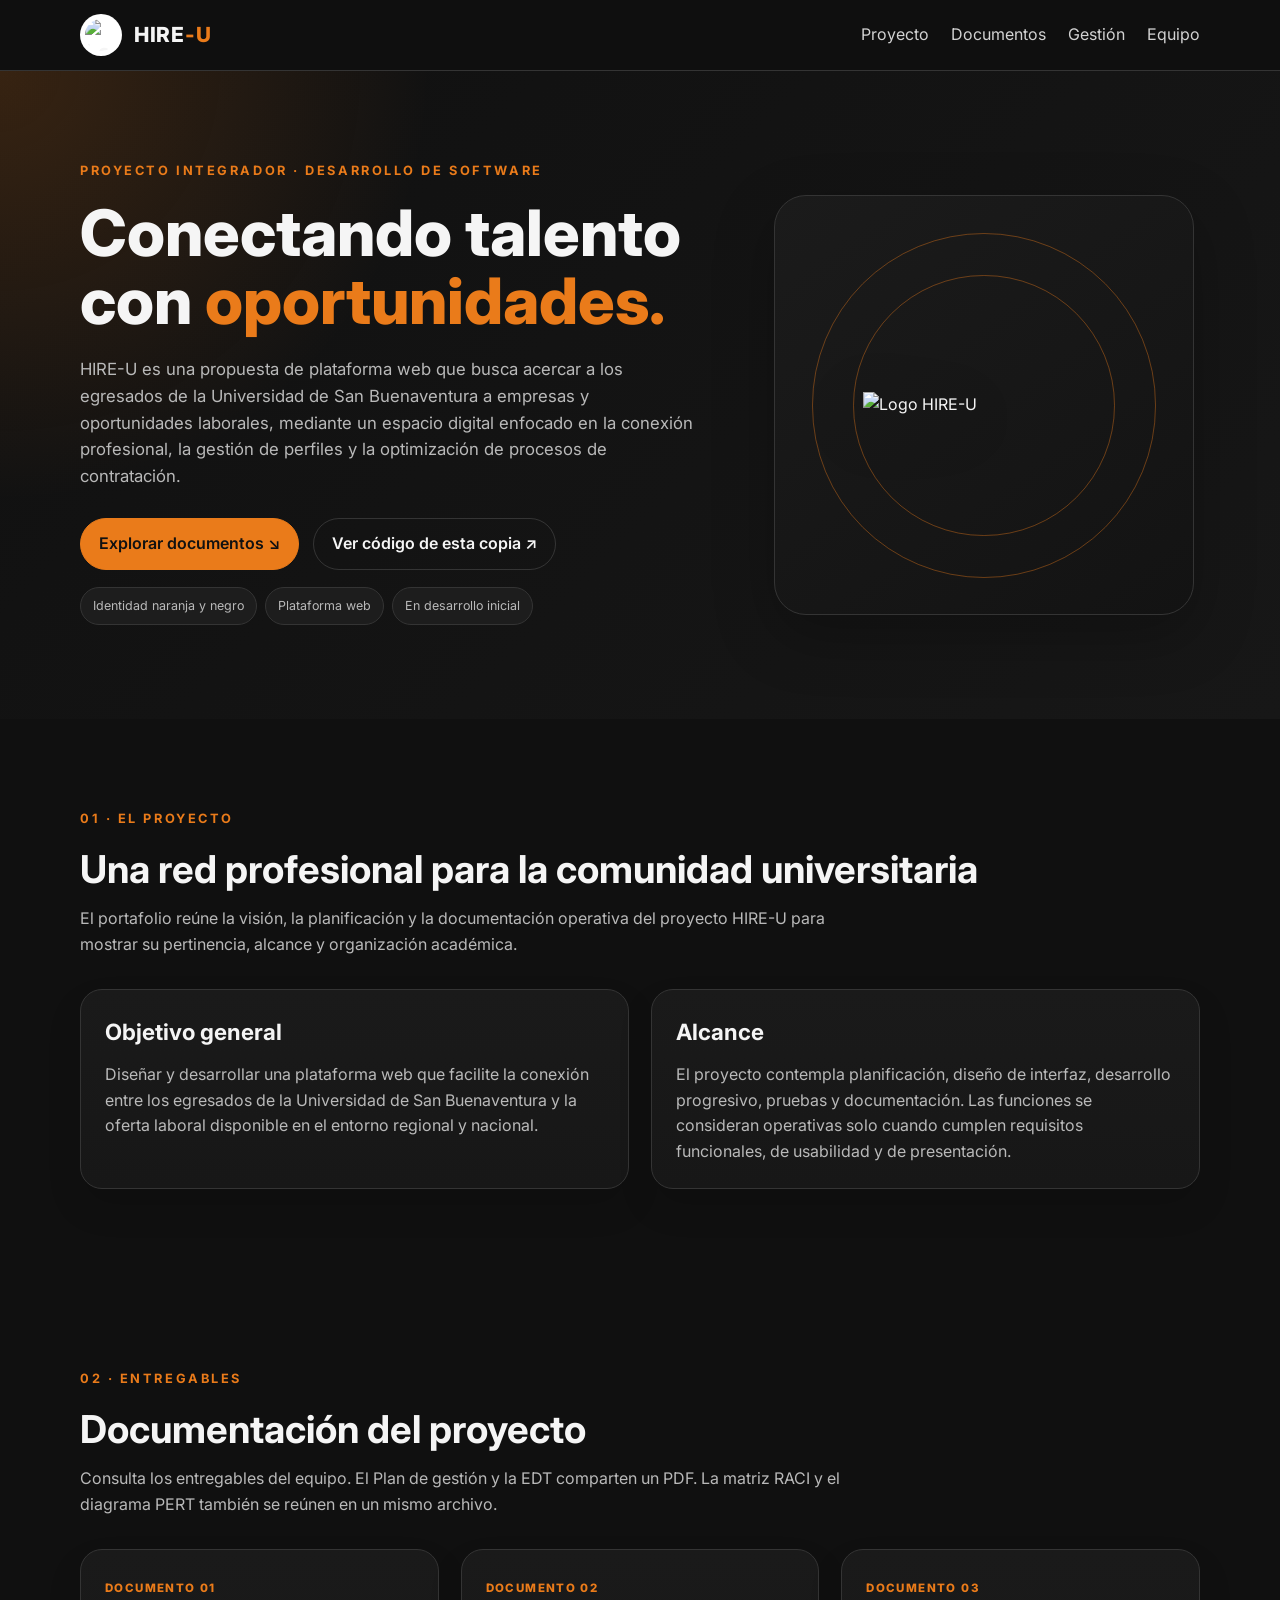
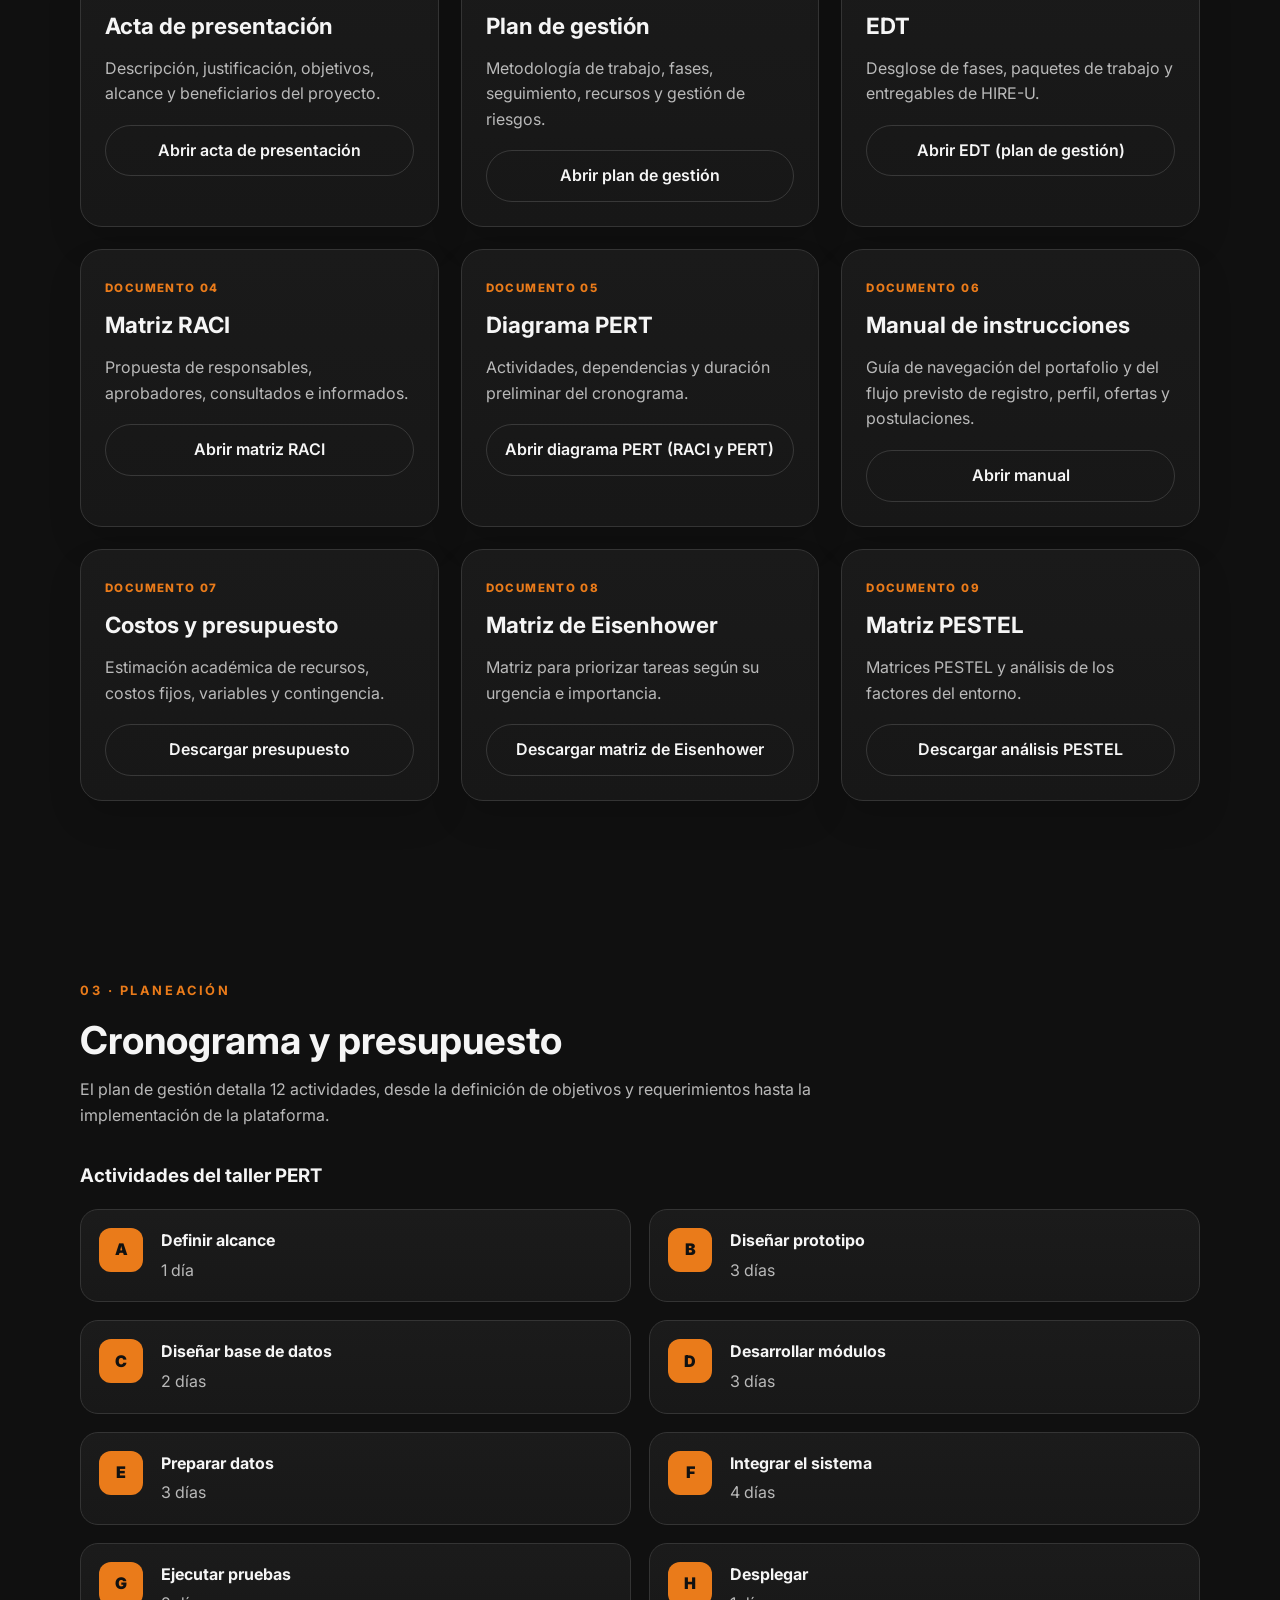
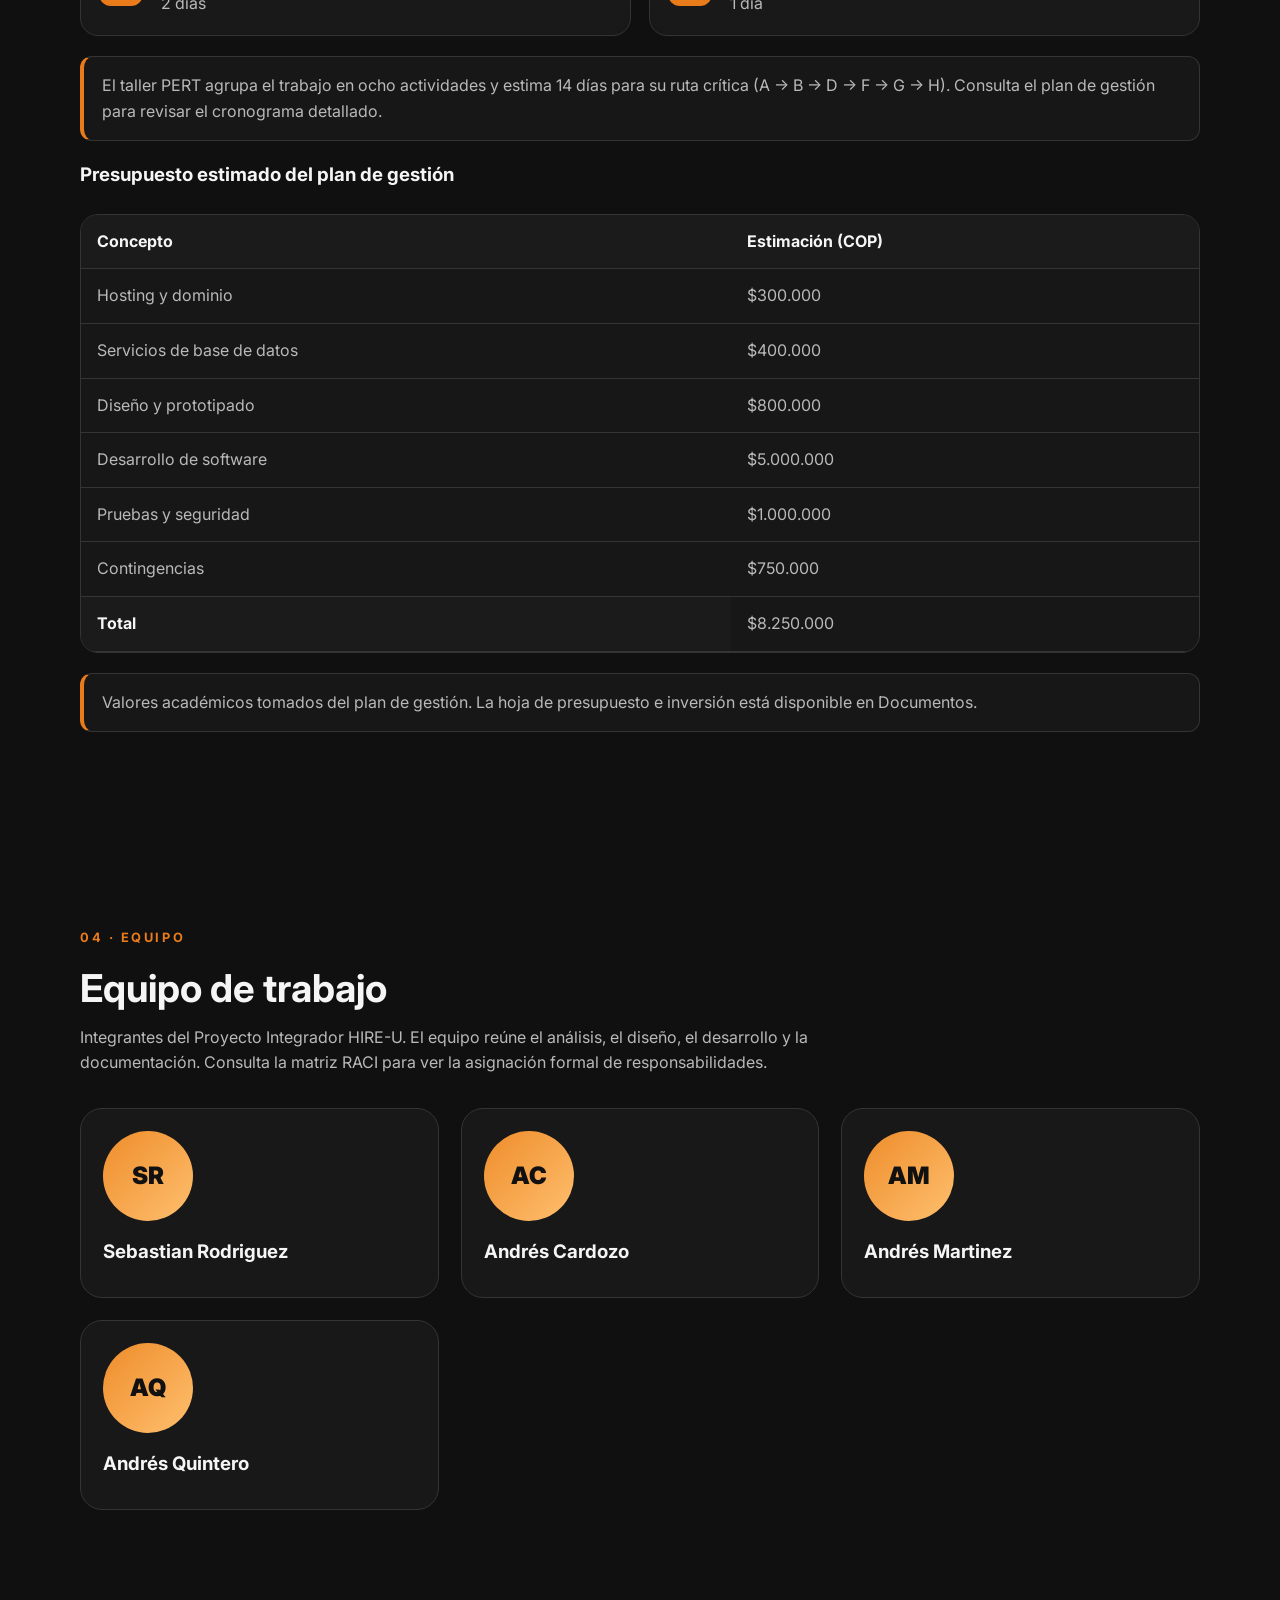
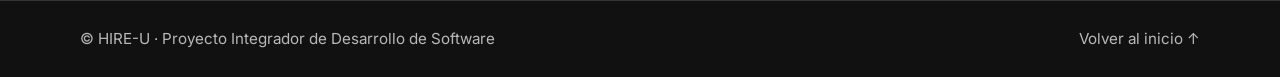
==== commit 009ee73c: "Intercambia las posiciones de Sebastian y Andrés Quintero" ====
--- a/index.html
+++ b/index.html
@@ -35,7 +35,7 @@
 <article class="card"><div class="num">DOCUMENTO 05</div><h3>Diagrama PERT</h3><p>Actividades, dependencias y duración preliminar del cronograma.</p><a class="btn" href="Matriz%20RACI%20PERT%20Hire-U.pdf" target="_blank" rel="noopener noreferrer">Abrir diagrama PERT (RACI y PERT)</a></article>
 <article class="card"><div class="num">DOCUMENTO 06</div><h3>Manual de instrucciones</h3><p>Guía de navegación del portafolio y del flujo previsto de registro, perfil, ofertas y postulaciones.</p><a class="btn" href="manual%20de%20instrucciones/index.html" target="_blank" rel="noopener noreferrer">Abrir manual</a></article>
 <article class="card"><div class="num">DOCUMENTO 07</div><h3>Costos y presupuesto</h3><p>Estimación académica de recursos, costos fijos, variables y contingencia.</p><a class="btn" href="HIRE_U_Presupuesto_Inversion.xlsx" download>Descargar presupuesto</a></article>
-<article class="card"><div class="num">DOCUMENTO 08</div><h3> Matriz de Eisenhower</h3><p>Matriz para priorizar tareas según su urgencia e importancia.</p><a class="btn" href="EJERCICIOHOY.xlsx" download="HIRE-U_Matriz_de_Eisenhower.xlsx">Descargar matriz de Eisenhower</a></article>
+<article class="card"><div class="num">DOCUMENTO 08</div><h3> Matriz de Eisenhower</h3><p>Matriz para priorizar tareas según su urgencia e importancia.</p><a class="btn" href="HIRE-U_Matriz_de_Eisenhower.xlsx" download>Descargar matriz de Eisenhower</a></article>
 <article class="card"><div class="num">DOCUMENTO 09</div><h3>Matriz PESTEL</h3><p>Matrices PESTEL y análisis de los factores del entorno.</p><a class="btn" href="HIRE-U_Matrices_PESTEL_Partes.xlsx" download>Descargar análisis PESTEL</a></article>
 </div></div></section>
 <section id="gestion">
@@ -76,10 +76,10 @@
   </div>
 </section>
 <section id="equipo"><div class="container"><div class="sectionhead"><div class="eyebrow">04 · Equipo</div><h2>Equipo de trabajo</h2><p>Integrantes del Proyecto Integrador HIRE-U. El equipo reúne el análisis, el diseño, el desarrollo y la documentación. Consulta la matriz RACI para ver la asignación formal de responsabilidades.</p></div><div class="team">
-<article class="member"><div class="avatar" aria-hidden="true">AQ</div><h3>Andrés Quintero</h3></article>
+<article class="member"><div class="avatar" aria-hidden="true">SR</div><h3>Sebastian Rodriguez</h3></article>
 <article class="member"><div class="avatar" aria-hidden="true">AC</div><h3>Andrés Cardozo</h3></article>
 <article class="member"><div class="avatar" aria-hidden="true">AM</div><h3>Andrés Martinez</h3></article>
-<article class="member"><div class="avatar" aria-hidden="true">SR</div><h3>Sebastian Rodriguez</h3></article>
+<article class="member"><div class="avatar" aria-hidden="true">AQ</div><h3>Andrés Quintero</h3></article>
 </div></div></section>
 </main>
 <footer class="footer"><div class="container footerin"><span>© HIRE-U · Proyecto Integrador de Desarrollo de Software</span><a href="#inicio">Volver al inicio ↑</a></div></footer>
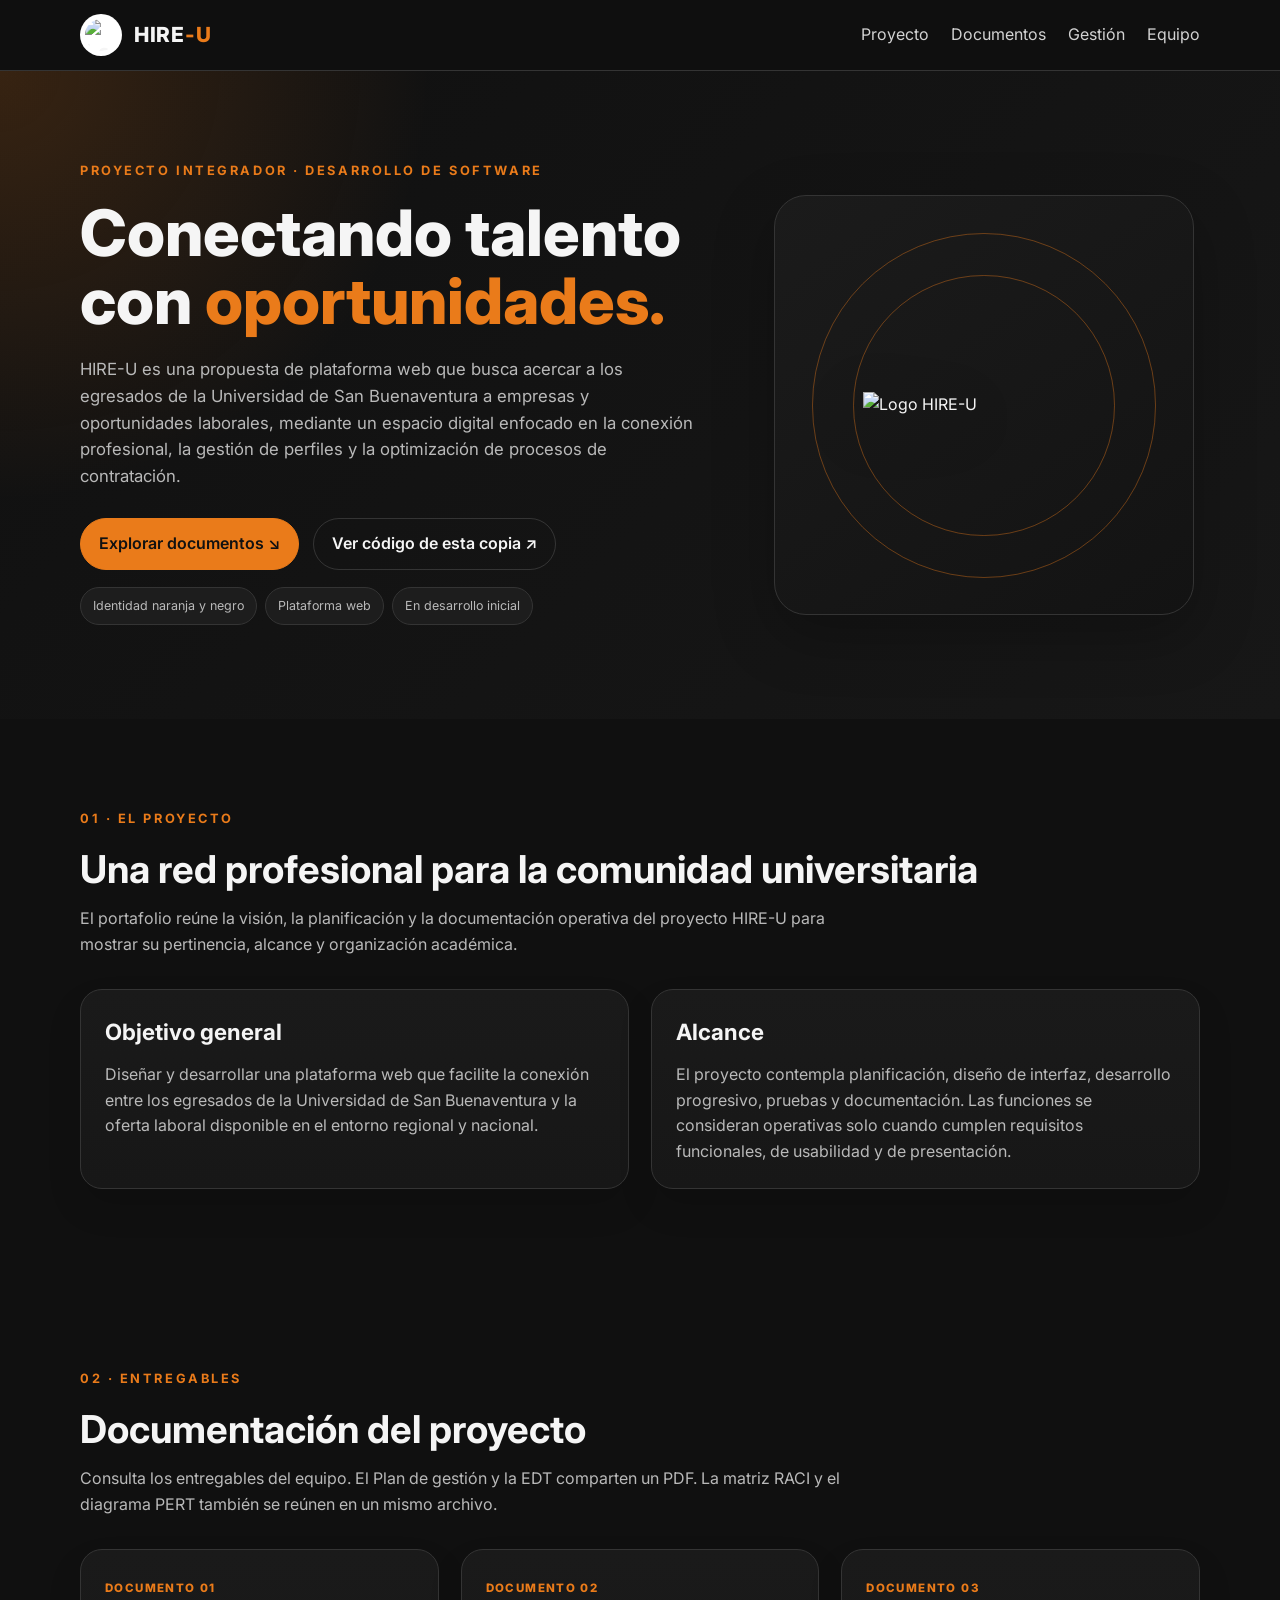
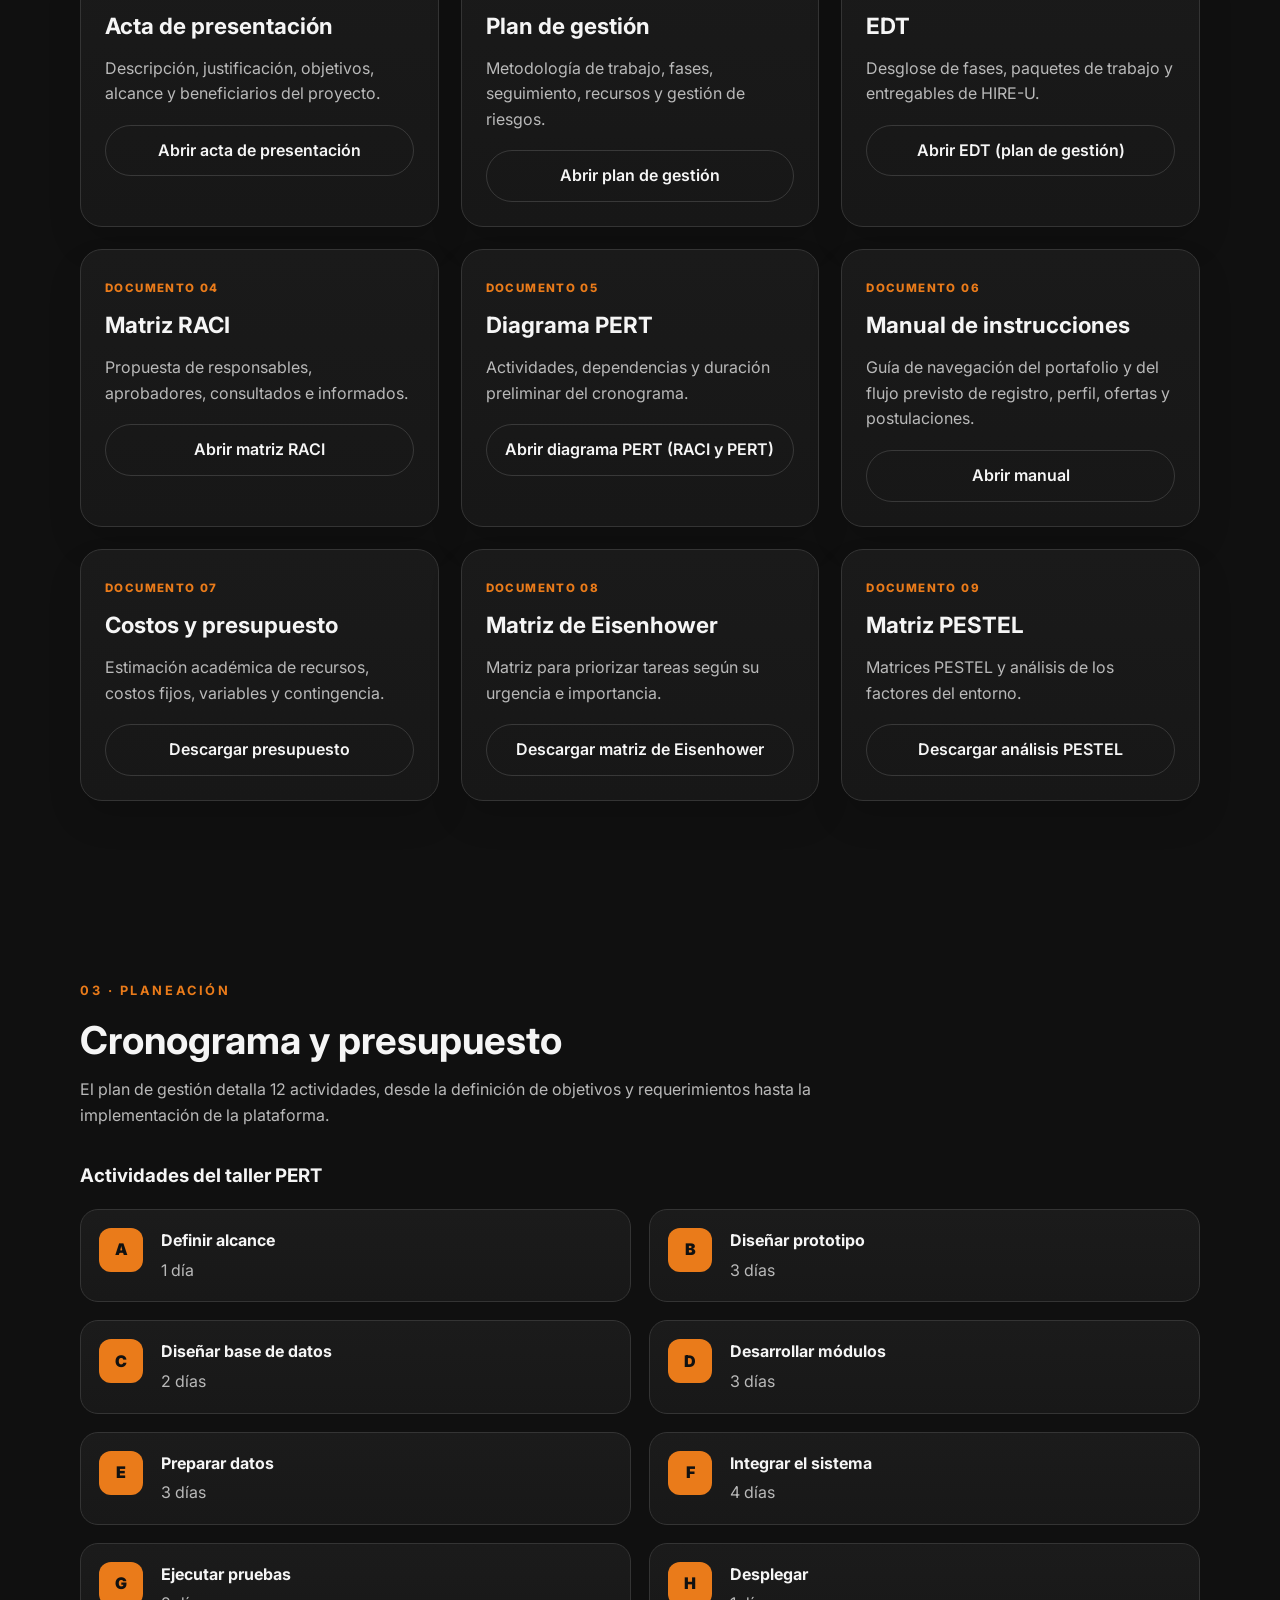
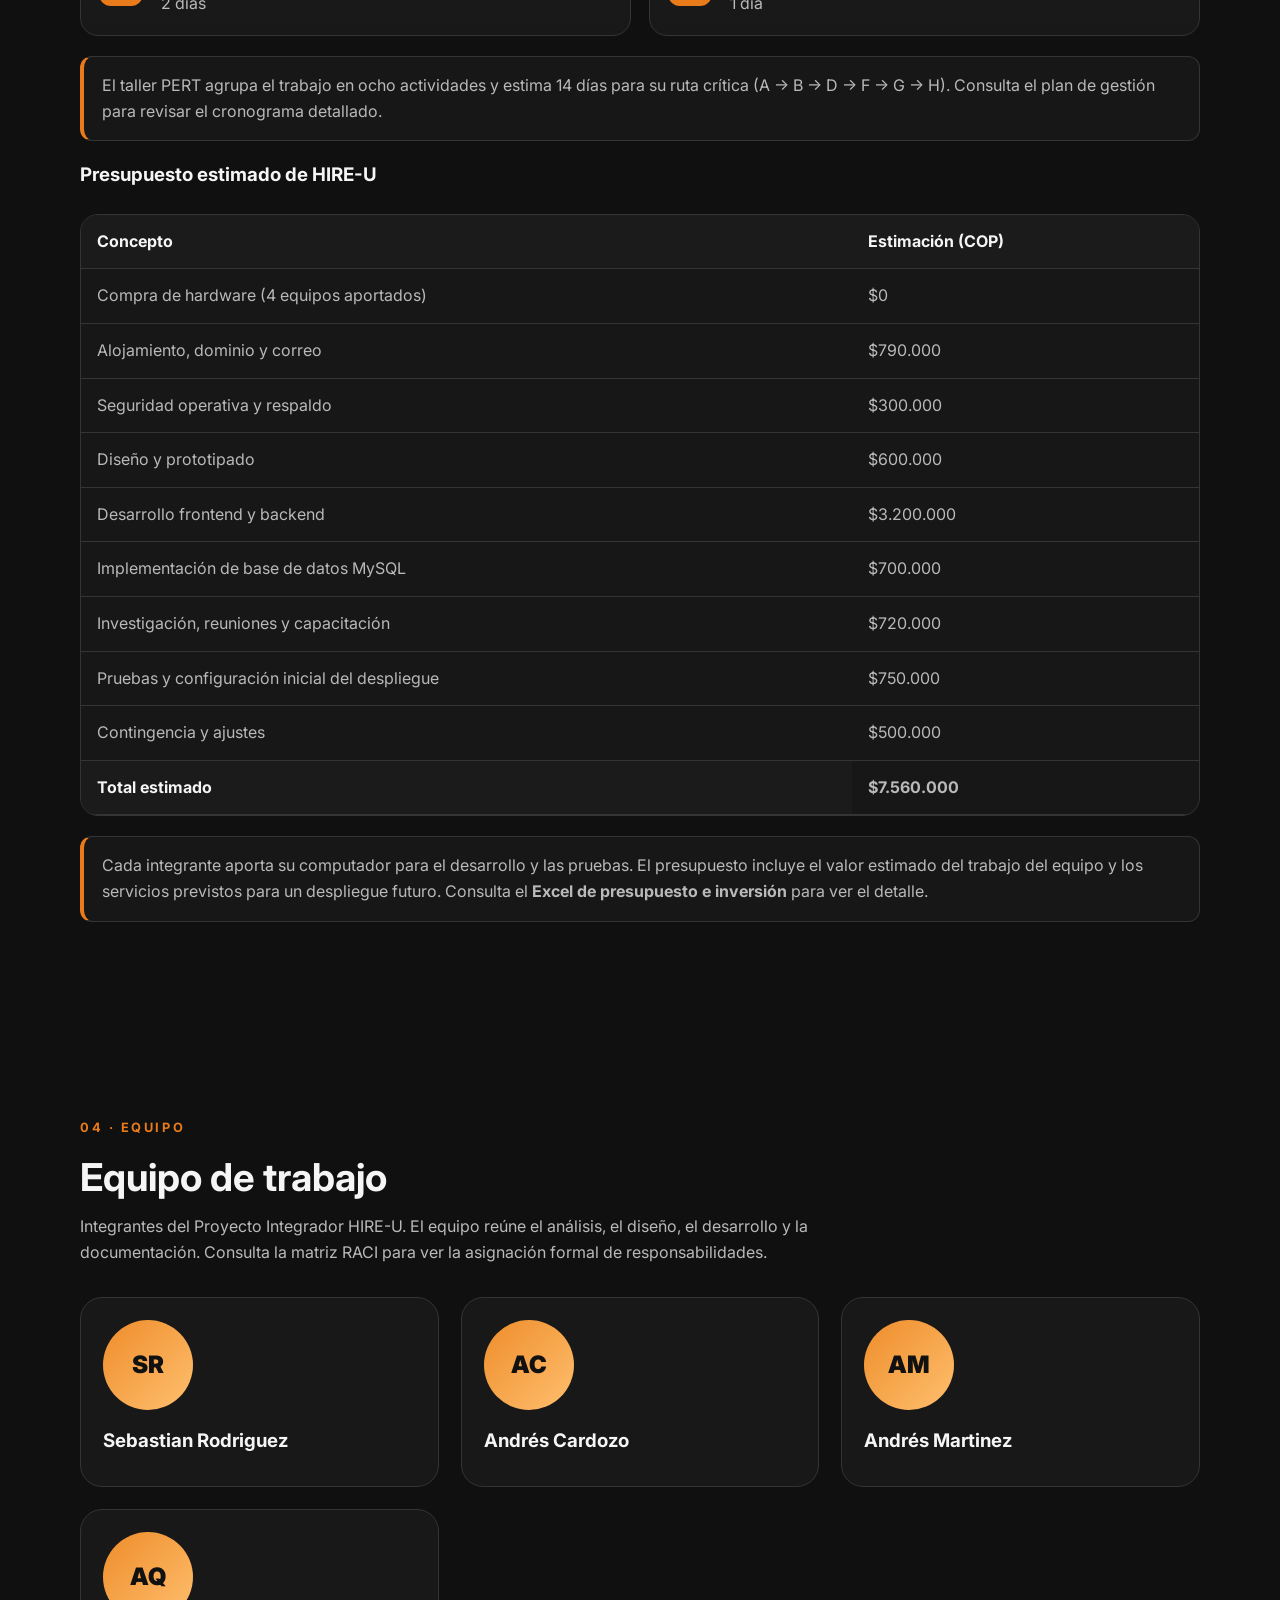
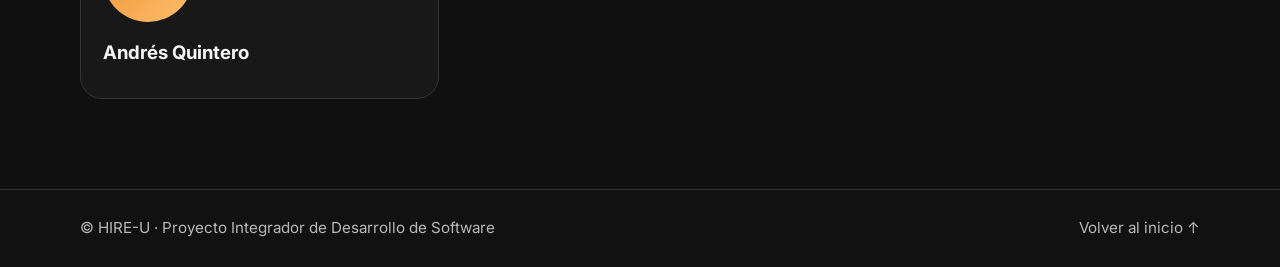
==== commit e69ffb21: "Alinea el presupuesto del portafolio con el Excel Updated the estimated budget section to reflect ne" ====
--- a/index.html
+++ b/index.html
@@ -57,22 +57,25 @@
       <div class="step"><b>H</b><div><strong>Desplegar</strong><span>1 día</span></div></div>
     </div>
     <p class="notice">El taller PERT agrupa el trabajo en ocho actividades y estima 14 días para su ruta crítica (A → B → D → F → G → H). Consulta el plan de gestión para revisar el cronograma detallado.</p>
-    <h3>Presupuesto estimado del plan de gestión</h3>
+    <h3>Presupuesto estimado de HIRE-U</h3>
     <div class="tablewrap">
       <table>
         <thead><tr><th scope="col">Concepto</th><th scope="col">Estimación (COP)</th></tr></thead>
         <tbody>
-          <tr><td>Hosting y dominio</td><td>$300.000</td></tr>
-          <tr><td>Servicios de base de datos</td><td>$400.000</td></tr>
-          <tr><td>Diseño y prototipado</td><td>$800.000</td></tr>
-          <tr><td>Desarrollo de software</td><td>$5.000.000</td></tr>
-          <tr><td>Pruebas y seguridad</td><td>$1.000.000</td></tr>
-          <tr><td>Contingencias</td><td>$750.000</td></tr>
+          <tr><td>Compra de hardware (4 equipos aportados)</td><td>$0</td></tr>
+          <tr><td>Alojamiento, dominio y correo</td><td>$790.000</td></tr>
+          <tr><td>Seguridad operativa y respaldo</td><td>$300.000</td></tr>
+          <tr><td>Diseño y prototipado</td><td>$600.000</td></tr>
+          <tr><td>Desarrollo frontend y backend</td><td>$3.200.000</td></tr>
+          <tr><td>Implementación de base de datos MySQL</td><td>$700.000</td></tr>
+          <tr><td>Investigación, reuniones y capacitación</td><td>$720.000</td></tr>
+          <tr><td>Pruebas y configuración inicial del despliegue</td><td>$750.000</td></tr>
+          <tr><td>Contingencia y ajustes</td><td>$500.000</td></tr>
         </tbody>
-        <tfoot><tr><th scope="row">Total</th><td>$8.250.000</td></tr></tfoot>
+        <tfoot><tr><th scope="row">Total estimado</th><td><strong>$7.560.000</strong></td></tr></tfoot>
       </table>
     </div>
-    <p class="notice">Valores académicos tomados del plan de gestión. La hoja de presupuesto e inversión está disponible en Documentos.</p>
+    <p class="notice">Cada integrante aporta su computador para el desarrollo y las pruebas. El presupuesto incluye el valor estimado del trabajo del equipo y los servicios previstos para un despliegue futuro. Consulta el <a href="HIRE_U_Presupuesto_Inversion.xlsx" download><strong>Excel de presupuesto e inversión</strong></a> para ver el detalle.</p>
   </div>
 </section>
 <section id="equipo"><div class="container"><div class="sectionhead"><div class="eyebrow">04 · Equipo</div><h2>Equipo de trabajo</h2><p>Integrantes del Proyecto Integrador HIRE-U. El equipo reúne el análisis, el diseño, el desarrollo y la documentación. Consulta la matriz RACI para ver la asignación formal de responsabilidades.</p></div><div class="team">
